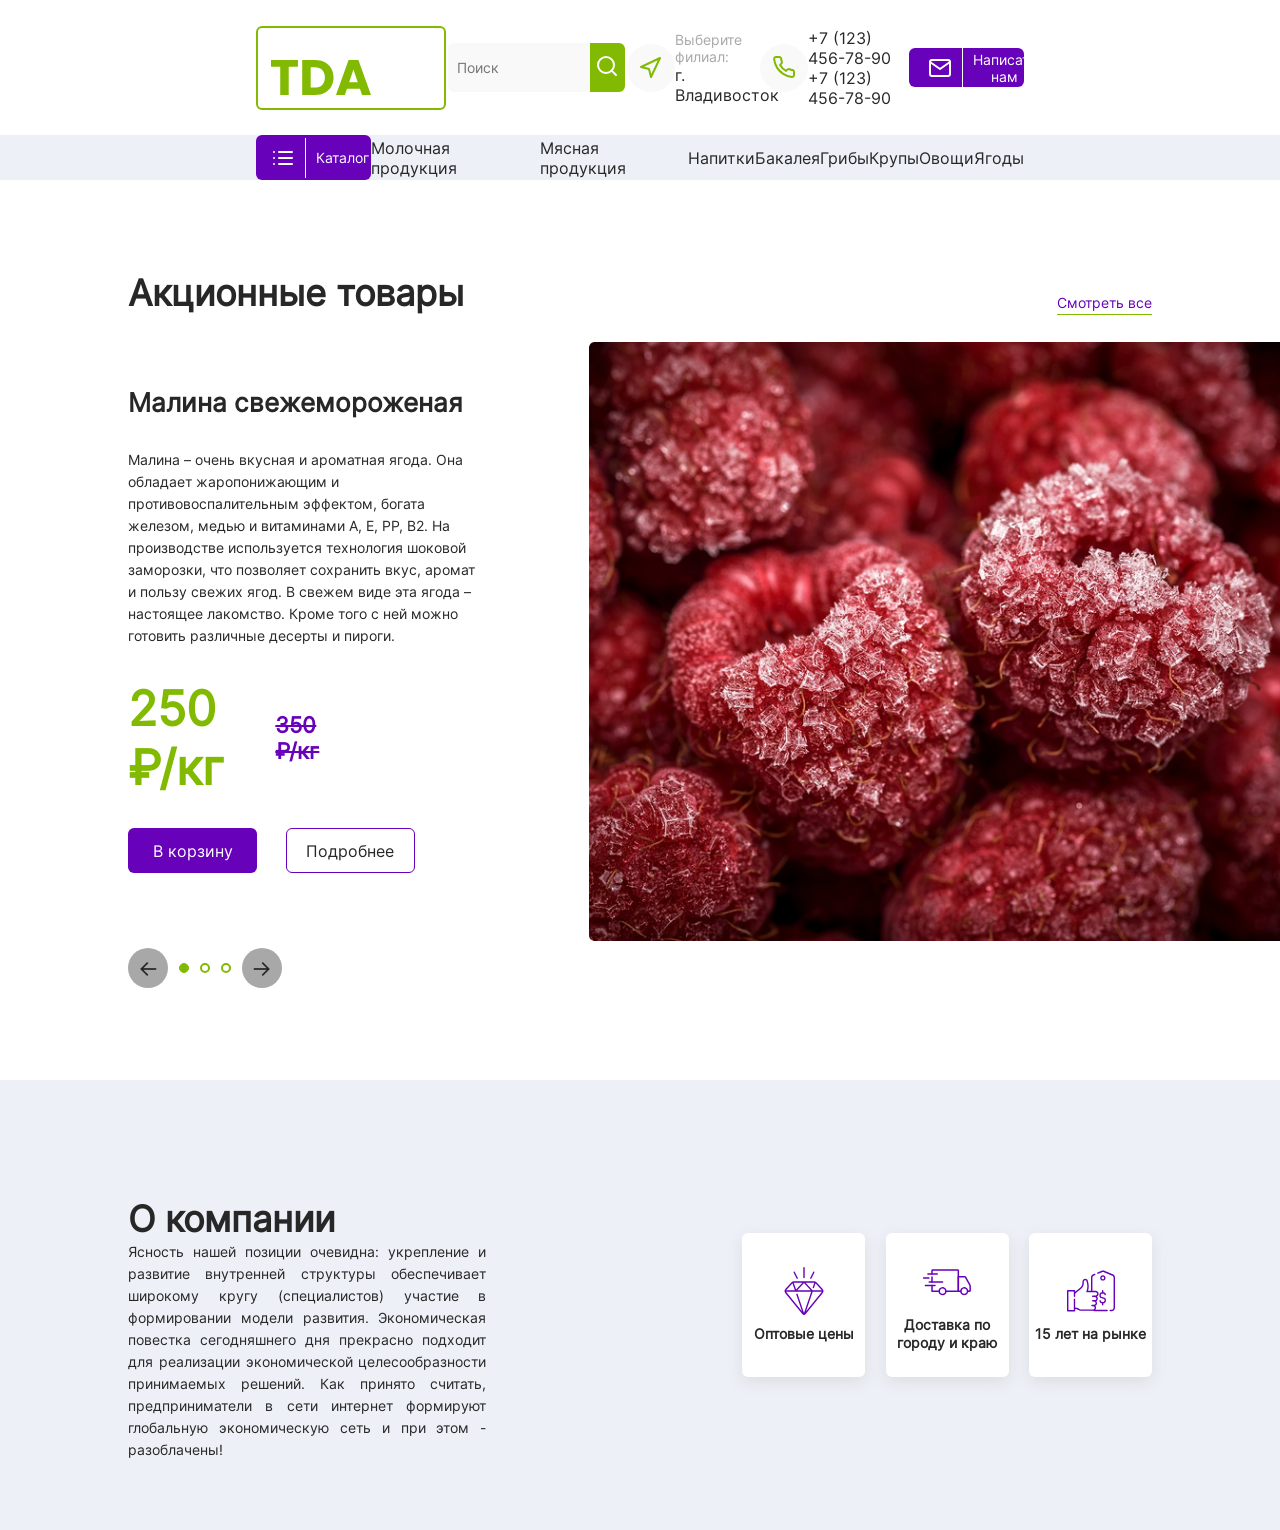
==== pprostoebaninasral/main/index.html @ 074f6b8d "11.06" ====
<!DOCTYPE html>
<html lang="ru">
<head>
    <meta charset="UTF-8">
    <meta name="viewport" content="width=device-width, initial-scale=1.0">
    <link rel="stylesheet" href="style.css">
    <title>Document</title>
</head>
<body>
    <header>    
        <div class="up_section">
            <div class="center">
                <img src="resource/logos/logo.svg" alt="" class="logo">
                <div class="inputButt">
                    <input type="text" placeholder="Поиск">
                    <button><img src="resource/icons/search.svg" alt=""></button>
                </div>
                <div class="mapsStat">
                    <img src="resource/icons/arrow_icon.svg" alt="">
                    <div class="text">
                        <p>Выберите филиал:</p>
                        <div>
                            <p>г. Владивосток</p>
                            <img src="resource/icons/vniz.svg" alt="">
                        </div>
                    </div>
                </div>
                <div class="numberPhone">
                    <img src="resource/icons/call.svg" alt="">
                    <div>
                        <p>+7 (123) 456-78-90</p>
                        <p>+7 (123) 456-78-90</p>
                    </div>
                </div>
                <button class="nepriduma">
                    <img src="resource/icons/mail.svg" alt="">
                    <img src="resource/icons/Line 1.svg" alt="">
                    <p>Написать нам</p>
                </button>
            </div>
        </div>
        <div class="down">
            <div class="center">
                <button id="catalog">
                    <img src="resource/icons/list.svg" alt="" class="list active">
                    <img src="resource/icons/list_active.svg" alt="" class="list">
                    <img src="resource/icons/Line 1.svg" alt="">
                    <p>Каталог</p>
                </button>
                <a href="">Молочная продукция</a>
                <a href="">Мясная продукция</a>
                <a href="">Напитки</a>
                <a href="">Бакалея</a>
                <a href="">Грибы</a>
                <a href="">Крупы</a>
                <a href="">Овощи</a>
                <a href="">Ягоды</a>
            </div>
        </div>
    </header>
    <section class="katalog_off" id="katalogoff">
        <div class="center">
            <div class="left_menu">
                <div class="add">
                    <div><a href="" class="menu_item">Новинки</a><img src="resource/icons/left_arrow.svg" alt=""></div>
                    <div><a href="" class="menu_item">Овощи, фрукты, ягоды, зелень, грибы</a><img src="resource/icons/left_arrow.svg" alt=""></div>
                    <div><a href="" class="menu_item">Кулинария</a><img src="resource/icons/left_arrow.svg" alt=""></div>
                    <div><a href="" class="menu_item">Молоко, сыр, яйцо</a><img src="resource/icons/left_arrow.svg" alt=""></div>
                    <div><a href="" class="menu_item">Мясо, птица, колбасы</a><img src="resource/icons/left_arrow.svg" alt=""></div>
                    <div><a href="" class="menu_item">Рыба, икра, морепродукты</a><img src="resource/icons/left_arrow.svg" alt=""></div>
                    <div><a href="" class="menu_item_active">Крупы, масло, консервы, соусы, орехи</a><img src="resource/icons/left_arrow.svg" alt=""></div>
                    <div><a href="" class="menu_item">Вода, соки, напитки</a><img src="resource/icons/left_arrow.svg" alt=""></div>
                    <div><a href="" class="menu_item">Хлеб, хлебцы, выпечка </a><img src="resource/icons/left_arrow.svg" alt=""></div>
                    <div><a href="" class="menu_item">Сладости, торты, пирожные </a><img src="resource/icons/left_arrow.svg" alt=""></div>
                    <div><a href="" class="menu_item">Чай, кофе, какао </a><img src="resource/icons/left_arrow.svg" alt=""></div>
                    <div><a href="" class="menu_item">Детские товары </a><img src="resource/icons/left_arrow.svg" alt=""></div>
                    <div><a href="" class="menu_item">Замороженные продукты, мороженое </a><img src="resource/icons/left_arrow.svg" alt=""></div>
                    <div><a href="" class="menu_item">Здоровое питание </a><img src="resource/icons/left_arrow.svg" alt=""></div>
                </div>
                <div class="palka">
                    <div class="active_palka"></div>
                    <div class="prosto"></div>
                </div>
            </div>
            <div class="right">
                <div class="center_right">
                    <h1>Крупы, масло, консервы, соусы, орехи</h1>
                    <div class="pervie">
                        <div class="first">
                            <h2>Орехи, сухофрукты, семечки</h2>
                            <h2>Макаронные изделия</h2>
                            <div class="napolnenie">
                                <h2>Мука, всё для выпечки</h2>
                                <p>Смеси для выпечки</p>
                                <p>Мука</p>
                                <p>Всё для выпечки</p>
                            </div>
                            <div class="napolnenie">
                                <h2>Соусы, майлонез</h2>
                                <p>Майонез</p>
                                <p>Кетчуп, томатная паста</p>
                                <p>Соусы</p>
                                <p>Заправки для салата</p>
                                <p>Горчица, хрен</p>
                                <p>Уксус</p>
                            </div>
                        </div>
                        <div class="first">
                            <div class="napolnenie">
                                <h2>Растительное масло</h2>
                                <p>Подсолнечное</p>
                                <p>Оливковое</p>
                                <p>Льняное</p>
                                <p>Кукурузное</p>
                                <p>Тыквенное</p>
                                <p>Другие масла</p>
                            </div>
                            <div class="napolnenie">
                                <h2>Сухие завтраки, каши, хлопья</h2>
                                <p>Сухие завтраки</p>
                                <p>Геркулес, хлопья, отруби</p>
                                <p>Гранола, мюсли</p>
                                <p>Каши быстрого приготовления</p>
                                <p>Без сахара</p>
                            </div>
                        </div>
                        <div class="first">
                            <div class="napolnenie">
                                <h2>Крупы, бобовые</h2>
                                <p>Крупы</p>
                                <p>Бобовые</p>
                            </div>
                            <div class="napolnenie">
                                <h2>Консервы, варенье, мёд</h2>
                                <p>Овощные, грибные</p>
                                <p>Оливки, маслины</p>
                                <p>Мясные</p>
                                <p>Рыбные, морепродукты</p>
                                <p>Готовые блюда</p>
                                <p>Мёд</p>
                                <p>Фрукты в сиропе</p>
                                <p>Варенье, джем</p>
                                <p>Сиропы</p>
                                <p>Сгущёнка</p>
                            </div>
                        </div>
                    </div>
                    
                </div>
            </div>
        </div>
    </section>

    <section class="action">
        <div class="center">
            <div class="title_text">
                <h1>Акционные товары</h1>
                <a href="">Смотреть все</a>
            </div>
            
            <div class="main_them" id="nacucanil">

            </div>
            <div class="line_prikol">
                <div class="wow">
                    <button id="down_butt">←</button>
                    <div class="rounds active"></div>
                    <div class="rounds"></div>
                    <div class="rounds"></div>
                    <button id="up_butt">→</button>
                </div>
            </div>
        </div>
      
    </section>

    <section class="company">
        <div class="center_company">
            <div class="left">
                <h1>О компании</h1>
                <p>Ясность нашей позиции очевидна: укрепление и развитие внутренней структуры обеспечивает широкому кругу (специалистов) участие в формировании модели развития. Экономическая повестка сегодняшнего дня прекрасно подходит для реализации экономической целесообразности принимаемых решений. 
Как принято считать, предприниматели в сети интернет формируют глобальную экономическую сеть и при этом -  разоблачены!</p>
            </div>
            <div class="right">
                <div>
                    <img src="resource/icons/company/icons_company (1).svg" alt="">
                    <h2>Оптовые цены</h2>
                </div>
                <div>
                    <img src="resource/icons/company/icons_company (2).svg" alt="">
                    <h2>Доставка по городу 
и краю</h2>
                </div>
                <div>
                    <img src="resource/icons/company/icons_company (3).svg" alt="">
                    <h2>15 лет на рынке</h2>
                </div>
            </div>
        </div>
    </section>

    <script src="index.js"></script>
</body>
</html>
---- pprostoebaninasral/main/style.css ----
* {
  margin: 0%;
  padding: 0%;
  box-sizing: border-box;
}

@font-face {
  font-family: "inter-regular";
  src: url("./fonts/Inter-Regular.otf") format("opentype");
}
:root {
  --text-black: #272727;
  --text-gray: #A8A8A8;
  --green: #82BA01;
  --green-hover: #9eca36;
  --white: #ffffff;
  --bg-wgray: #F9F9F9;
  --plashka-gray: #EDF0F6;
  --purple: #6701BA;
  --purple-hover: #812ec5;
  --shadow: #979797;
}

header {
  width: 100vw;
  height: 20vh;
  display: flex;
  flex-direction: column;
  justify-content: center;
  align-items: center;
}
header .up_section {
  width: 100%;
  height: 15vh;
  display: flex;
  justify-content: center;
  align-items: center;
}
header .up_section .center {
  width: 60%;
  height: 90%;
  display: flex;
  flex-direction: row;
  justify-content: space-between;
  align-items: center;
}
header .up_section .center .inputButt {
  width: 23%;
  height: 40%;
  display: flex;
  flex-direction: row;
}
header .up_section .center .inputButt input {
  width: 80%;
  height: 100%;
  background: var(--bg-wgray);
  border-top-left-radius: 6px;
  border-bottom-left-radius: 6px;
  border-style: none;
  padding: 5%;
  color: var(--text-gray);
  font-family: "inter-regular";
  font-size: 14px;
}
header .up_section .center .inputButt button {
  width: 20%;
  height: 100%;
  background: var(--green);
  border-top-right-radius: 6px;
  border-bottom-right-radius: 6px;
  border-style: none;
  transition: 0.5s all ease;
}
header .up_section .center .inputButt button:hover {
  background: var(--green-hover);
}
header .up_section .center .mapsStat {
  width: 17%;
  height: 100%;
  display: flex;
  flex-direction: row;
  justify-content: space-between;
  align-items: center;
}
header .up_section .center .mapsStat .text {
  width: auto;
  display: flex;
  flex-direction: column;
  justify-content: space-between;
  align-items: flex-start;
}
header .up_section .center .mapsStat .text p {
  color: var(--text-gray);
  font-family: "inter-regular";
  font-size: 14px;
}
header .up_section .center .mapsStat .text div {
  display: flex;
  flex-direction: row;
  justify-content: space-between;
  align-items: center;
  gap: 5px;
}
header .up_section .center .mapsStat .text div p {
  color: var(--text-black);
  font-family: "inter-regular";
  font-size: 16px;
}
header .up_section .center .numberPhone {
  width: 19%;
  height: 80%;
  display: flex;
  flex-direction: row;
  justify-content: space-between;
  align-items: center;
}
header .up_section .center .numberPhone div {
  width: auto;
  display: flex;
  flex-direction: column;
  justify-content: space-between;
  align-items: flex-start;
}
header .up_section .center .numberPhone div p {
  color: var(--text-black);
  font-family: "inter-regular";
  font-size: 16px;
}
header .up_section .center .nepriduma {
  width: 15%;
  height: 10%;
  display: flex;
  flex-direction: row;
  justify-content: space-between;
  align-items: center;
  padding: 2.5%;
  gap: 10px;
  border-style: none;
  border-radius: 6px;
  background: var(--purple);
  transition: 0.5s all ease;
}
header .up_section .center .nepriduma p {
  color: var(--white);
  font-family: "inter-regular";
  font-size: 14px;
}
header .up_section .center .nepriduma:hover {
  background: var(--purple-hover);
  box-shadow: 0px 5px 10px var(--shadow);
}
header .down {
  width: 100%;
  height: 5vh;
  display: flex;
  justify-content: center;
  align-items: center;
  background: var(--plashka-gray);
}
header .down .center {
  width: 60%;
  height: 100%;
  display: flex;
  flex-direction: row;
  justify-content: space-between;
  align-items: center;
}
header .down .center button {
  width: 15%;
  height: 100%;
  background: var(--purple);
  transition: 0.5s all ease;
  display: flex;
  flex-direction: row;
  justify-content: space-between;
  align-items: center;
  padding: 2%;
  gap: 10px;
  cursor: pointer;
  border-style: none;
  border-radius: 6px;
}
header .down .center button .list {
  display: none;
}
header .down .center button .list.active {
  display: flex;
}
header .down .center button div {
  height: 100%;
  border-left: 1px solide var(--white);
}
header .down .center button p {
  color: var(--white);
  font-family: "inter-regular";
  font-size: 14px;
}
header .down .center button:hover {
  background: var(--purple-hover);
}
header .down .center a {
  color: var(--text-black);
  font-family: "inter-regular";
  font-size: 16px;
  text-decoration: none;
  transition: 0.5s all ease;
}
header .down .center a:hover {
  color: var(--text-gray);
}

.katalog_off {
  width: 100%;
  height: 80vh;
  display: none;
  justify-content: center;
  align-items: center;
  overflow: hidden;
}
.katalog_off .center {
  width: 80%;
  height: 80%;
  display: flex;
  flex-direction: row;
  justify-content: space-between;
  align-items: center;
}
.katalog_off .center .left_menu {
  width: 20%;
  height: 100%;
  display: flex;
  flex-direction: row;
  justify-content: space-between;
  align-items: center;
}
.katalog_off .center .left_menu .add {
  width: 80%;
  height: 100%;
  display: flex;
  flex-direction: column;
  justify-content: space-between;
  align-items: flex-start;
}
.katalog_off .center .left_menu .add div {
  width: 100%;
  display: flex;
  flex-direction: row;
  justify-content: space-between;
  align-items: flex-start;
}
.katalog_off .center .left_menu .add div .menu_item_active {
  color: var(--purple);
  font-family: "inter-regular";
  font-weight: bold;
  font-size: 16px;
  text-decoration: none;
}
.katalog_off .center .left_menu .add div .menu_item {
  color: var(--text-black);
  font-family: "inter-regular";
  font-weight: bold;
  font-size: 16px;
  text-decoration: none;
}
.katalog_off .center .left_menu .palka {
  width: 1px;
  height: 100%;
  display: flex;
  flex-direction: column;
  justify-content: space-between;
  align-items: center;
}
.katalog_off .center .left_menu .palka .active_palka {
  width: 300%;
  height: 20%;
  background: var(--green);
  border-radius: 100px;
  cursor: pointer;
}
.katalog_off .center .left_menu .palka .prosto {
  width: 100%;
  height: 80%;
  background: var(--text-gray);
}
.katalog_off .center .right {
  width: 80%;
  height: 100%;
  display: flex;
  justify-content: center;
  align-items: center;
}
.katalog_off .center .right .center_right {
  width: 90%;
  height: 90%;
  display: flex;
  flex-direction: column;
  justify-content: space-between;
  align-items: flex-start;
}
.katalog_off .center .right .center_right h1 {
  color: var(--text-black);
  font-family: "inter-regular";
  font-weight: bold;
  font-size: 36px;
  text-decoration: none;
}
.katalog_off .center .right .center_right .pervie {
  width: 100%;
  height: 80%;
  display: flex;
  flex-direction: row;
  justify-content: space-between;
  align-items: center;
}
.katalog_off .center .right .center_right .pervie .first {
  width: 30%;
  height: 100%;
  display: flex;
  flex-direction: column;
  justify-content: space-between;
  align-items: flex-start;
}
.katalog_off .center .right .center_right .pervie .first h2 {
  cursor: pointer;
  color: var(--text-black);
  font-family: "inter-regular";
  font-weight: bold;
  font-size: 16px;
  text-decoration: none;
  margin-bottom: 5%;
}
.katalog_off .center .right .center_right .pervie .first .napolnenie {
  width: 100%;
  height: -moz-min-content;
  height: min-content;
  display: flex;
  flex-direction: column;
  justify-content: space-between;
  align-items: flex-start;
}
.katalog_off .center .right .center_right .pervie .first .napolnenie p {
  cursor: pointer;
  color: var(--text-gray);
  font-family: "inter-regular";
  line-height: 25px;
  font-size: 16px;
  transition: 0.5s all ease;
}
.katalog_off .center .right .center_right .pervie .first .napolnenie p:hover {
  color: var(--text-black);
}

.company {
  width: 100vw;
  height: 50vh;
  display: flex;
  justify-content: center;
  align-items: center;
  background: var(--plashka-gray);
}
.company .center_company {
  width: 80%;
  height: 80%;
  display: flex;
  flex-direction: row;
  justify-content: space-between;
  align-items: center;
}
.company .center_company .left {
  width: 35%;
  height: 60%;
  display: flex;
  flex-direction: column;
  justify-content: space-between;
  align-items: flex-start;
}
.company .center_company .left h1 {
  color: var(--text-black);
  font-family: "inter-regular";
  font-weight: bold;
  font-size: 36px;
}
.company .center_company .left p {
  color: var(--text-black);
  font-family: "inter-regular";
  font-size: 14px;
  line-height: 22px;
  text-align: justify;
}
.company .center_company .right {
  width: 40%;
  height: 100%;
  display: flex;
  flex-direction: row;
  justify-content: space-between;
  align-items: center;
  gap: 5%;
}
.company .center_company .right div {
  width: 30%;
  height: 40%;
  display: flex;
  flex-direction: column;
  justify-content: center;
  align-items: center;
  gap: 10px;
  background: var(--white);
  border-radius: 6px;
  box-shadow: 0px 5px 15px rgba(151, 151, 151, 0.2);
  transition: 0.5s all ease;
}
.company .center_company .right div img {
  width: auto;
  height: auto;
}
.company .center_company .right div h2 {
  color: var(--text-black);
  font-family: "inter-regular";
  font-size: 14px;
  text-align: center;
  line-height: 18px;
  transition: 0.5s all ease;
}
.company .center_company .right div:hover {
  transform: translateY(-5px);
  box-shadow: 0px 10px 20px var(--shadow);
}

.action {
  width: 100%;
  height: 100vh;
  display: flex;
  justify-content: center;
  align-items: center;
}
.action .center {
  width: 80%;
  height: 80%;
  display: flex;
  flex-direction: column;
  justify-content: space-between;
  align-items: center;
}
.action .center .title_text {
  width: 100%;
  height: 5vh;
  display: flex;
  flex-direction: row;
  justify-content: space-between;
  align-items: flex-end;
}
.action .center .title_text h1 {
  color: var(--text-black);
  font-family: "inter-regular";
  font-weight: bold;
  font-size: 36px;
}
.action .center .title_text a {
  color: var(--purple);
  font-family: "inter-regular";
  font-size: 14px;
  line-height: 22px;
  text-align: justify;
  text-decoration: none;
  border-bottom: 1px solid var(--green);
}
.action .center .main_them {
  width: 100%;
  height: 80%;
  display: flex;
  justify-content: center;
  align-items: center;
}
.action .center .main_them .article.hidden {
  display: none;
}
.action .center .main_them .article {
  width: 100%;
  height: 100%;
  display: flex;
  flex-direction: row;
  justify-content: space-between;
  align-items: center;
}
.action .center .main_them .article .left {
  width: 35%;
  height: 90%;
  display: flex;
  flex-direction: column;
  justify-content: space-around;
  align-items: flex-start;
}
.action .center .main_them .article .left h2 {
  color: var(--text-black);
  font-family: "inter-regular";
  font-weight: bold;
  font-size: 26px;
}
.action .center .main_them .article .left p {
  color: var(--text-black);
  font-family: "inter-regular";
  font-size: 14px;
  line-height: 22px;
}
.action .center .main_them .article .left .pr {
  width: 60%;
  display: flex;
  flex-direction: row;
  justify-content: space-between;
  align-items: center;
}
.action .center .main_them .article .left .pr h3 {
  color: var(--green);
  font-family: "inter-regular";
  font-weight: bold;
  font-size: 48px;
}
.action .center .main_them .article .left .pr h4 {
  color: var(--purple);
  font-family: "inter-regular";
  font-size: 22px;
  text-decoration: line-through;
  text-decoration-color: #6701BA;
}
.action .center .main_them .article .left .butts {
  width: 80%;
  height: 5vh;
  display: flex;
  flex-direction: row;
  justify-content: space-between;
  align-items: center;
}
.action .center .main_them .article .left .butts .purple {
  width: 45%;
  height: 100%;
  display: flex;
  justify-content: center;
  align-items: center;
  color: var(--white);
  font-family: "inter-regular";
  font-size: 16px;
  border-style: none;
  border-radius: 6px;
  background: var(--purple);
  transition: 0.5s all ease;
}
.action .center .main_them .article .left .butts .purple:hover {
  background: var(--purple-hover);
  box-shadow: 0px 5px 5px var(--shadow);
  transform: translateY(-5px);
}
.action .center .main_them .article .left .butts .brod_purp {
  width: 45%;
  height: 100%;
  display: flex;
  justify-content: center;
  align-items: center;
  color: var(--text-black);
  font-family: "inter-regular";
  font-size: 16px;
  border-style: none;
  border-radius: 6px;
  border: 1px solid var(--purple);
  background: var(--white);
  transition: 0.5s all ease;
}
.action .center .main_them .article .left .butts .brod_purp:hover {
  box-shadow: 0px 5px 5px var(--shadow);
  transform: translateY(-5px);
}
.action .center .main_them .article .right {
  width: 55%;
  height: 100%;
  display: flex;
  justify-content: space-around;
  align-items: flex-start;
}
.action .center .main_them .article .right img {
  width: 125%;
  height: auto;
  box-shadow: 100px 100px 0p var(--shadow);
}
.action .center .line_prikol {
  width: 100%;
  height: 5vh;
  display: flex;
  justify-content: flex-start;
  align-items: center;
}
.action .center .line_prikol .wow {
  width: 15%;
  height: 100%;
  display: flex;
  flex-direction: row;
  justify-content: space-between;
  align-items: center;
}
.action .center .line_prikol .wow button {
  width: 40px;
  height: 40px;
  display: flex;
  justify-content: center;
  align-items: center;
  border-style: none;
  border-radius: 100px;
  cursor: pointer;
  color: var(--text-black);
  font-family: "inter-regular";
  font-size: 22px;
  background: var(--text-gray);
  transition: 0.5s all ease;
}
.action .center .line_prikol .wow button:hover {
  background: var(--green-hover);
  color: var(--bg-wgray);
}
.action .center .line_prikol .wow .rounds {
  width: 10px;
  height: 10px;
  border: 2px solid var(--green);
  border-radius: 100px;
}
.action .center .line_prikol .wow .rounds.active {
  width: 10px;
  height: 10px;
  border: 1px solid var(--green);
  background: var(--green);
  border-radius: 100px;
}/*# sourceMappingURL=style.css.map */
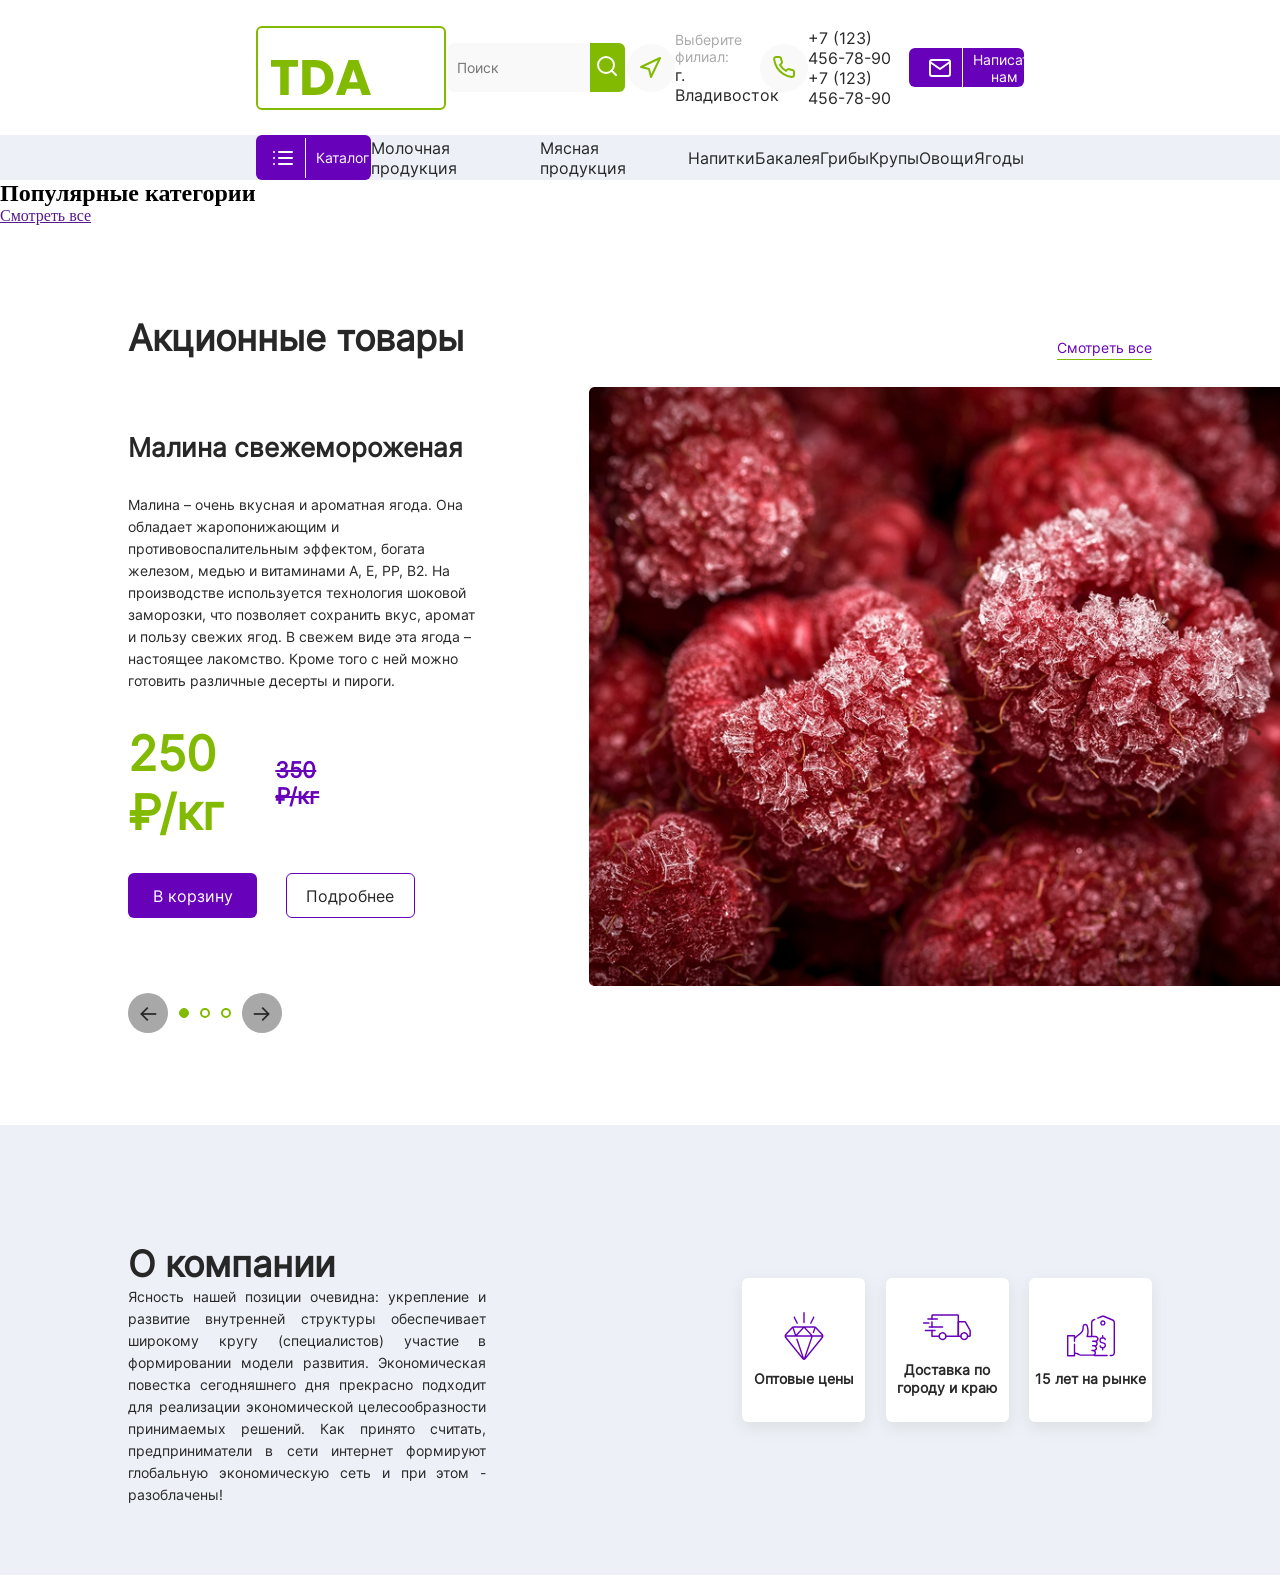
==== commit cf197b49: "11.06" ====
--- a/pprostoebaninasral/main/index.html
+++ b/pprostoebaninasral/main/index.html
@@ -151,6 +151,19 @@
         </div>
     </section>
 
+    <section class="slider">
+        <div class="title_text">
+            <h1>Популярные категории</h1>
+            <a href="">Смотреть все</a>
+        </div>
+        <div class="articles" id="articles">
+            
+        </div>
+        <div class="scroll_barr">
+            <div class="scroll_tap"></div>
+        </div>
+    </section>
+
     <section class="action">
         <div class="center">
             <div class="title_text">
@@ -199,6 +212,8 @@
         </div>
     </section>
 
+    
+
     <script src="index.js"></script>
 </body>
 </html>
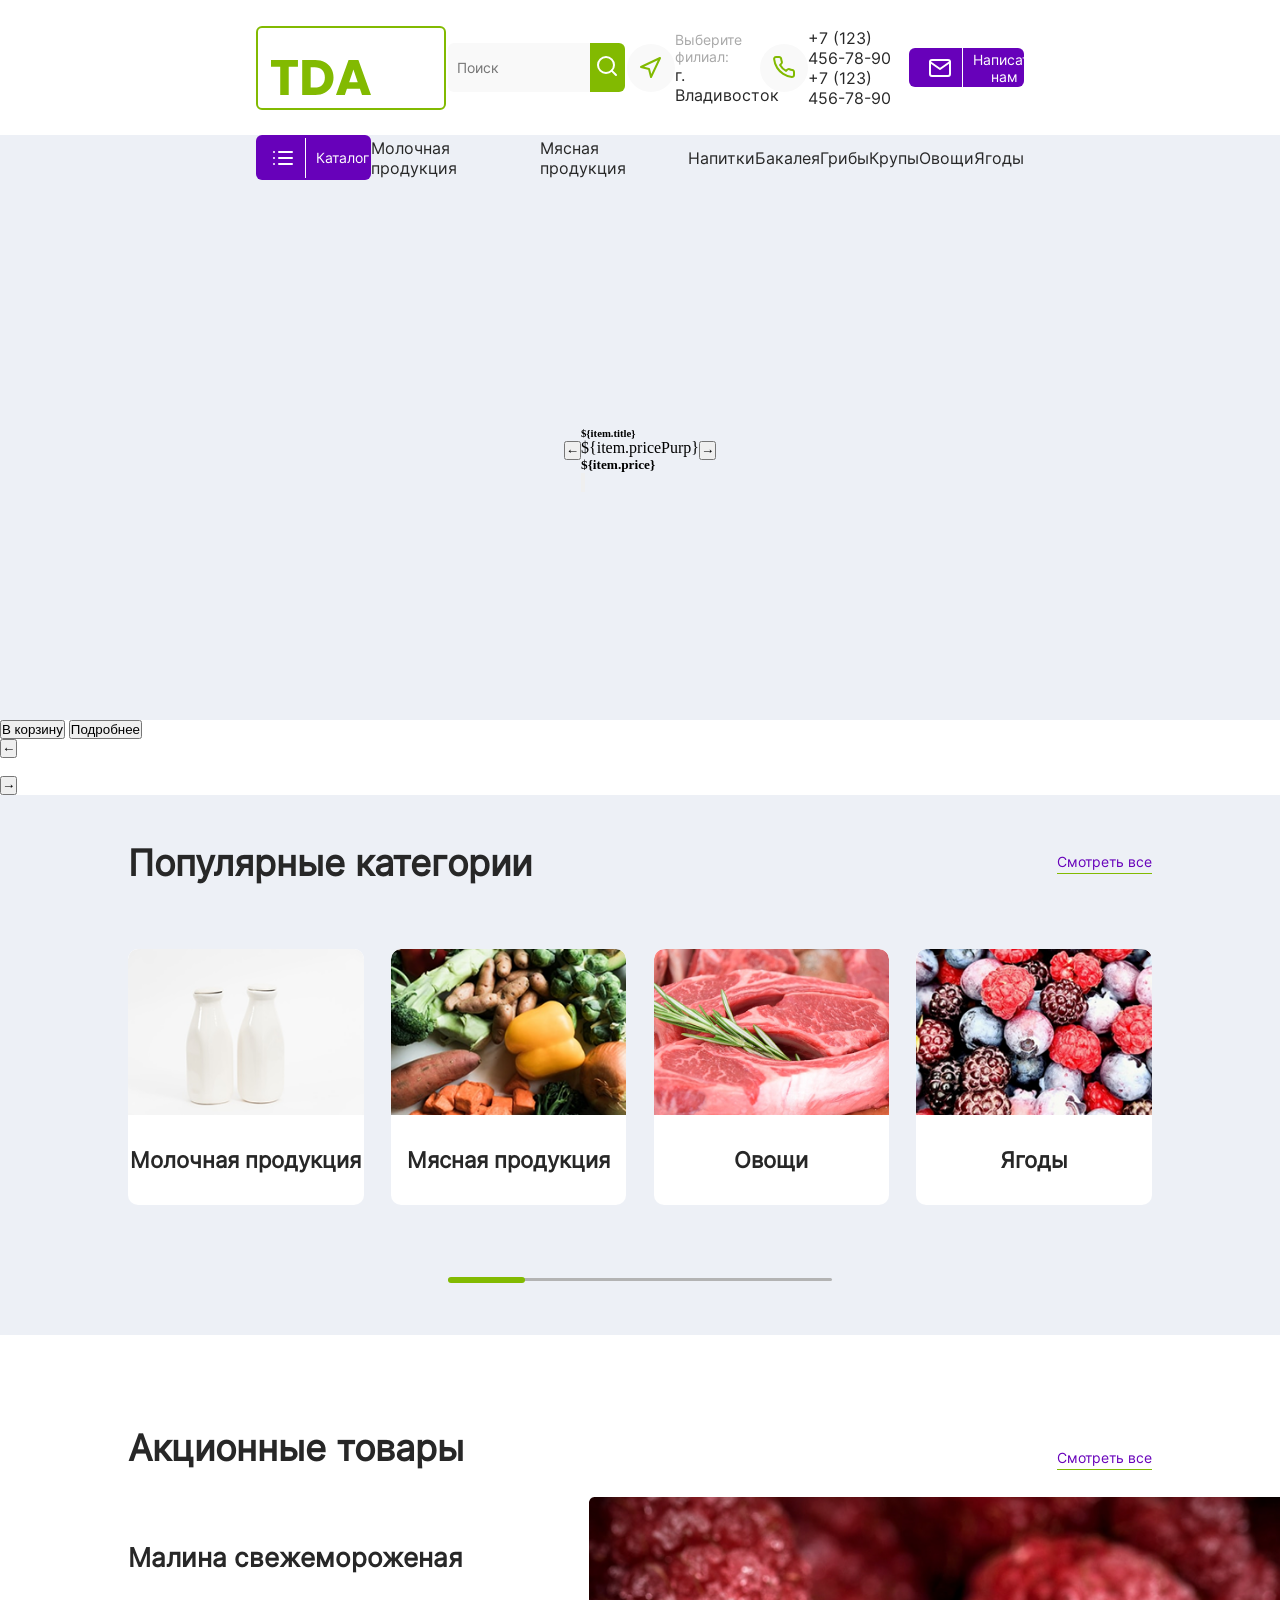
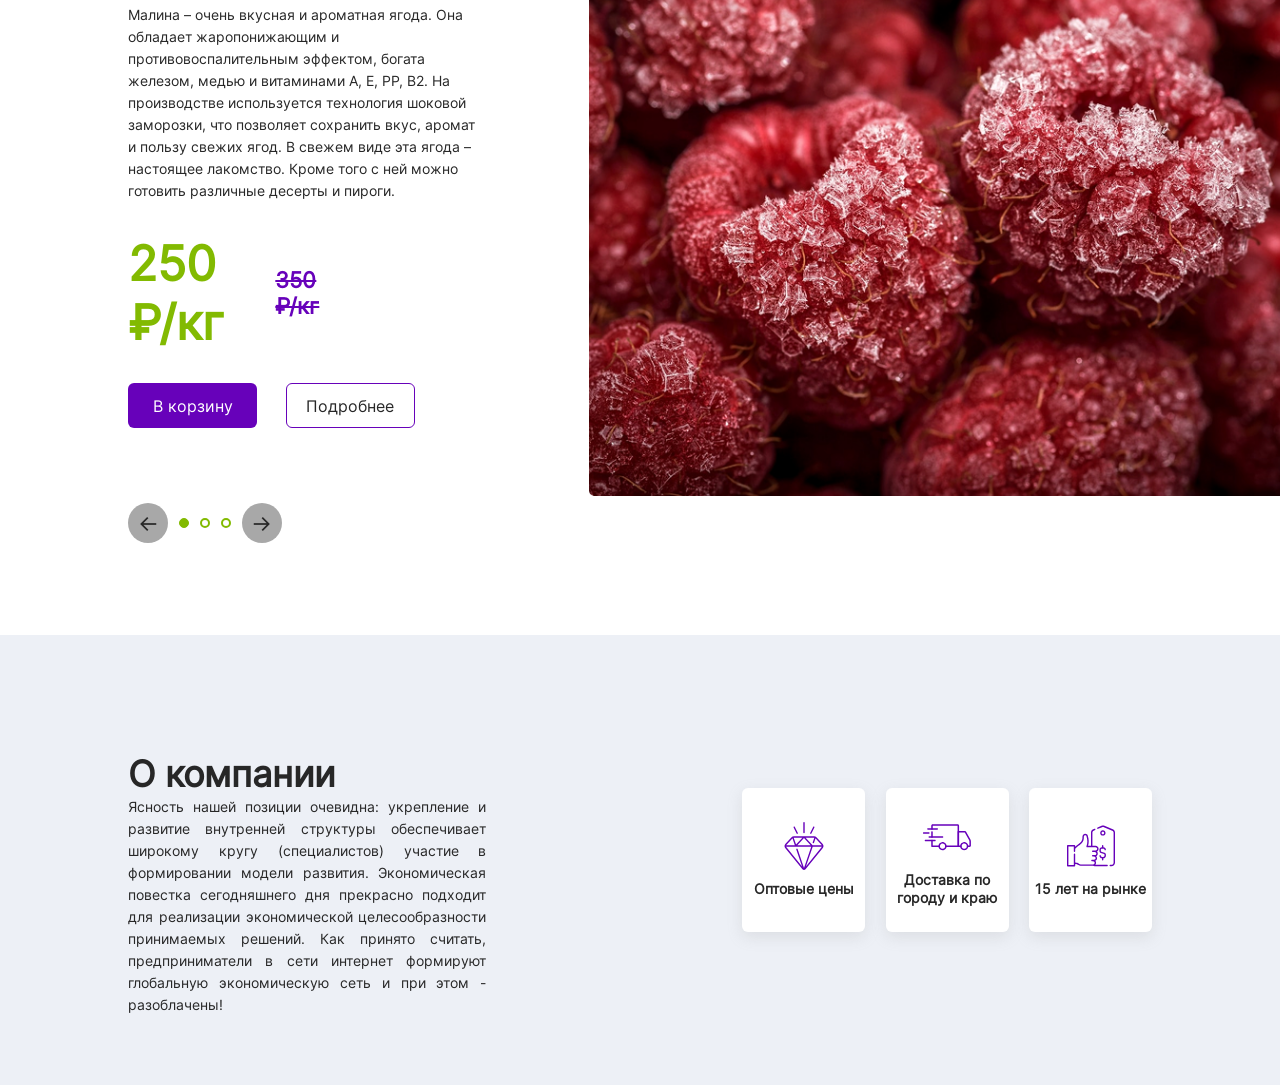
==== commit b127f7ac: "15.06" ====
--- a/pprostoebaninasral/main/index.html
+++ b/pprostoebaninasral/main/index.html
@@ -151,16 +151,74 @@
         </div>
     </section>
 
+    <div class="harderSec">
+        <div class="slider">
+            <button>←</button>
+            <div class="slider_article">
+                <article>
+                    <img src="" alt="">
+                    <div class="visible_not">
+                        <h6>${item.title}</h6>
+                        <div class="niz">
+                            <div>
+                                <p>${item.pricePurp}</p>
+                                <h5>${item.price}</h5>
+                            </div>
+                            <button><img src="" alt=""></button>
+                        </div>
+                    </div>
+                </article>
+            </div>
+            <button>→</button>
+        </div>
+        <div class="center">
+            <div class="iuwer">
+                <div class="left">
+                    <h2></h2>
+                    <h1></h1>
+                    <h6></h6>
+                    <p></p>
+                    <div>
+                        <button class="purp">В корзину</button>
+                        <button class="purp">Подробнее</button>
+                    </div>
+                </div>
+                <div class="right">
+                    <div class="verh">
+                        <div></div>
+                        <div></div>
+                        <div></div>
+                        <div></div>
+                        <div></div>
+                        <div></div>
+                        <div></div>
+                        <div></div>
+                    </div>
+                    <div class="niz">
+                        <button>←</button>
+                        <div>
+                            <img src="" alt="">
+                        </div>
+                        <button>→</button>
+                    </div>
+                </div>
+            </div>
+            
+        </div>
+    </div>
+
     <section class="slider">
-        <div class="title_text">
-            <h1>Популярные категории</h1>
-            <a href="">Смотреть все</a>
-        </div>
-        <div class="articles" id="articles">
-            
-        </div>
-        <div class="scroll_barr">
-            <div class="scroll_tap"></div>
+        <div class="center">
+            <div class="title_text">
+                <h1>Популярные категории</h1>
+                <a href="">Смотреть все</a>
+            </div>
+            <div class="articles" id="articles">
+                
+            </div>
+            <div class="scroll_barr">
+                <div class="scroll_tap"></div>
+            </div>
         </div>
     </section>
 
--- a/pprostoebaninasral/main/style.css
+++ b/pprostoebaninasral/main/style.css
@@ -626,4 +626,110 @@
   border: 1px solid var(--green);
   background: var(--green);
   border-radius: 100px;
+}
+
+.slider {
+  width: 100vw;
+  height: 60vh;
+  display: flex;
+  justify-content: center;
+  align-items: center;
+  background: var(--plashka-gray);
+}
+.slider .center {
+  width: 80%;
+  height: 80%;
+  display: flex;
+  flex-direction: column;
+  justify-content: space-between;
+  align-items: center;
+}
+.slider .center .title_text {
+  width: 100%;
+  height: 3vh;
+  display: flex;
+  flex-direction: row;
+  justify-content: space-between;
+  align-items: center;
+}
+.slider .center .title_text h1 {
+  color: var(--text-black);
+  font-family: "inter-regular";
+  font-weight: bold;
+  font-size: 36px;
+}
+.slider .center .title_text a {
+  color: var(--purple);
+  font-family: "inter-regular";
+  font-size: 14px;
+  line-height: 22px;
+  text-align: justify;
+  text-decoration: none;
+  border-bottom: 1px solid var(--green);
+}
+.slider .center .articles {
+  width: 100%;
+  height: 30vh;
+  display: flex;
+  flex-direction: row;
+  justify-content: space-between;
+  align-items: center;
+  overflow: hidden;
+}
+.slider .center .articles article {
+  width: 23%;
+  height: 95%;
+  display: flex;
+  flex-direction: column;
+  justify-content: space-between;
+  align-items: center;
+  background: var(--white);
+  border-radius: 10px;
+  overflow-x: auto;
+  scroll-behavior: auto;
+  transition: 0.5s all ease;
+}
+.slider .center .articles article img {
+  width: 100%;
+  height: 65%;
+  -o-object-fit: cover;
+     object-fit: cover;
+  border-top-left-radius: 10px;
+  border-top-right-radius: 10px;
+}
+.slider .center .articles article div {
+  width: 100%;
+  height: 35%;
+  display: flex;
+  justify-content: center;
+  align-items: center;
+}
+.slider .center .articles article div h3 {
+  color: var(--text-black);
+  font-family: "inter-regular";
+  font-size: 22px;
+  font-weight: bold;
+  line-height: 22px;
+}
+.slider .center .articles article:hover {
+  transform: translateY(-5px);
+  box-shadow: 100px 100px 0p var(--shadow);
+}
+.slider .center .scroll_barr {
+  width: 30vw;
+  height: 3px;
+  display: flex;
+  flex-direction: row;
+  align-items: center;
+  position: relative;
+  border-radius: 100px;
+  background: #b3b3b3;
+}
+.slider .center .scroll_barr .scroll_tap {
+  width: 20%;
+  height: 6px;
+  border-radius: 100px;
+  background: var(--green);
+  cursor: pointer;
+  position: relative;
 }/*# sourceMappingURL=style.css.map */
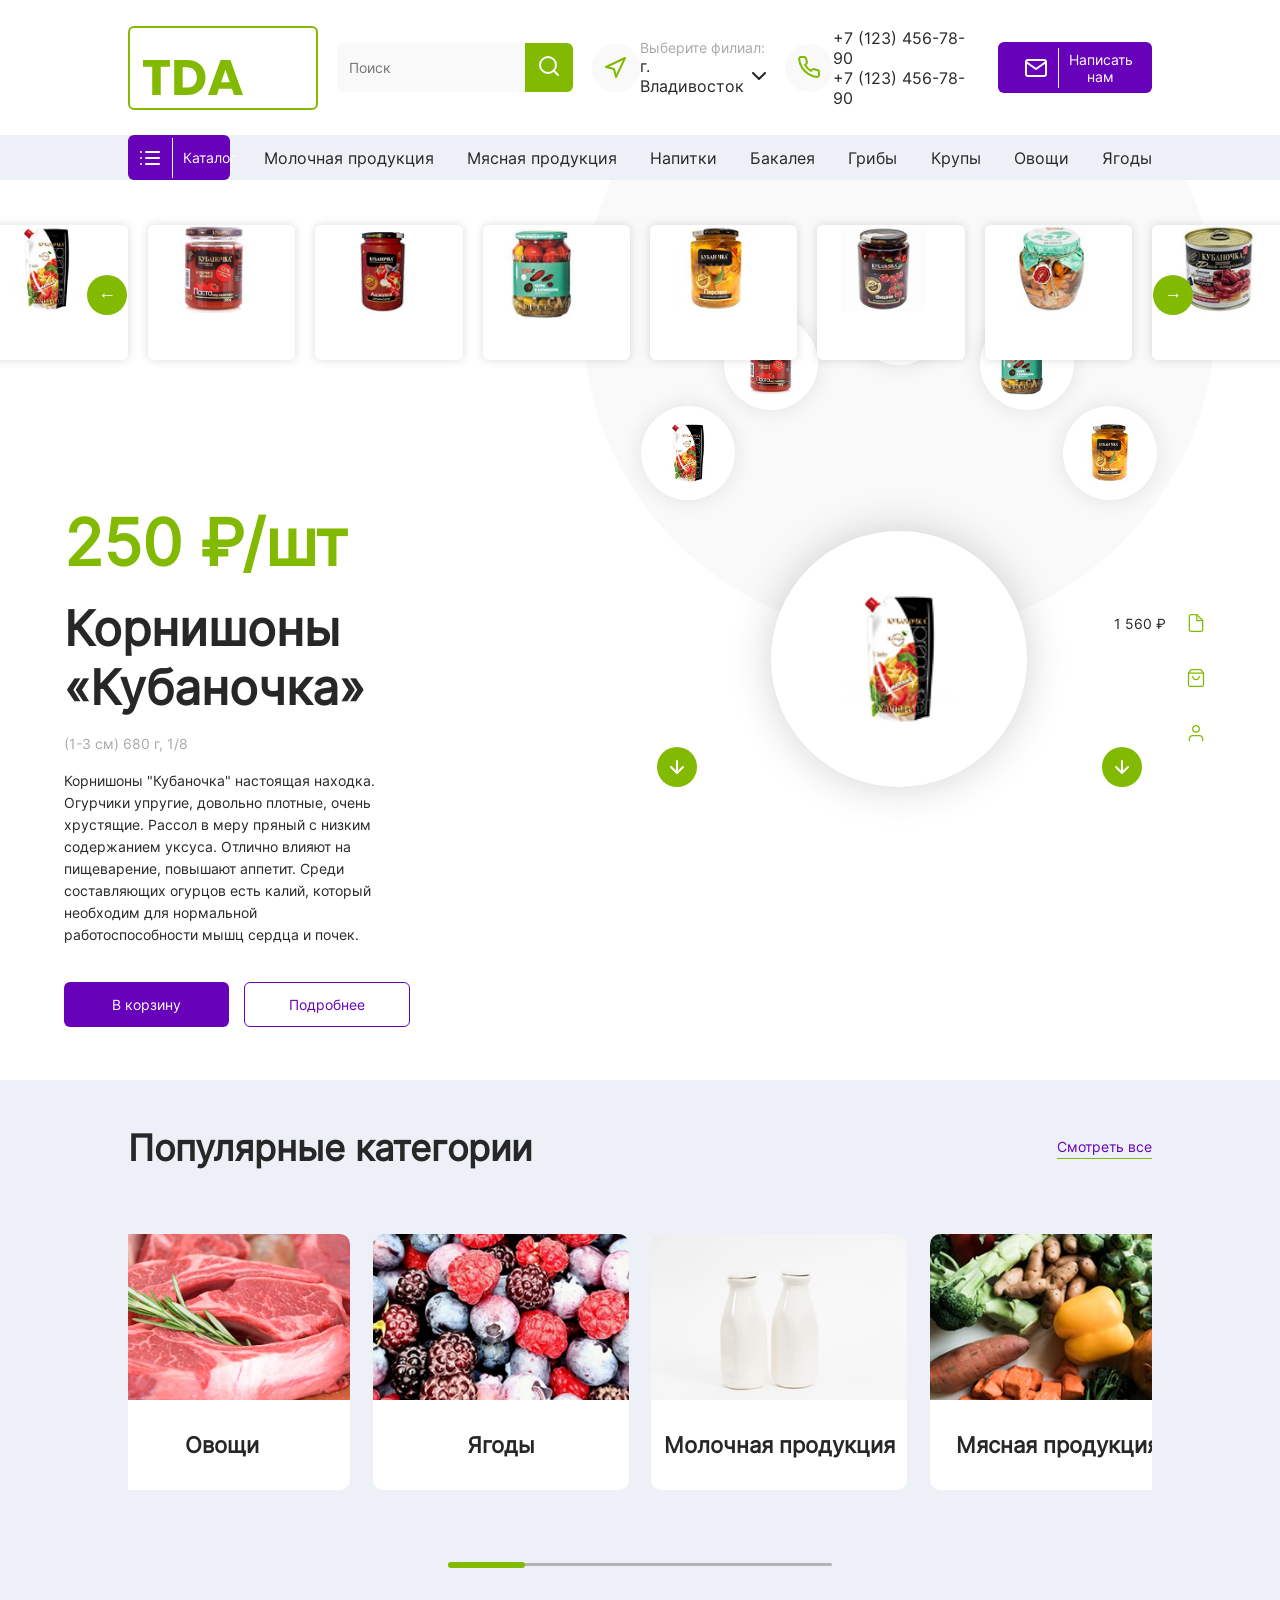
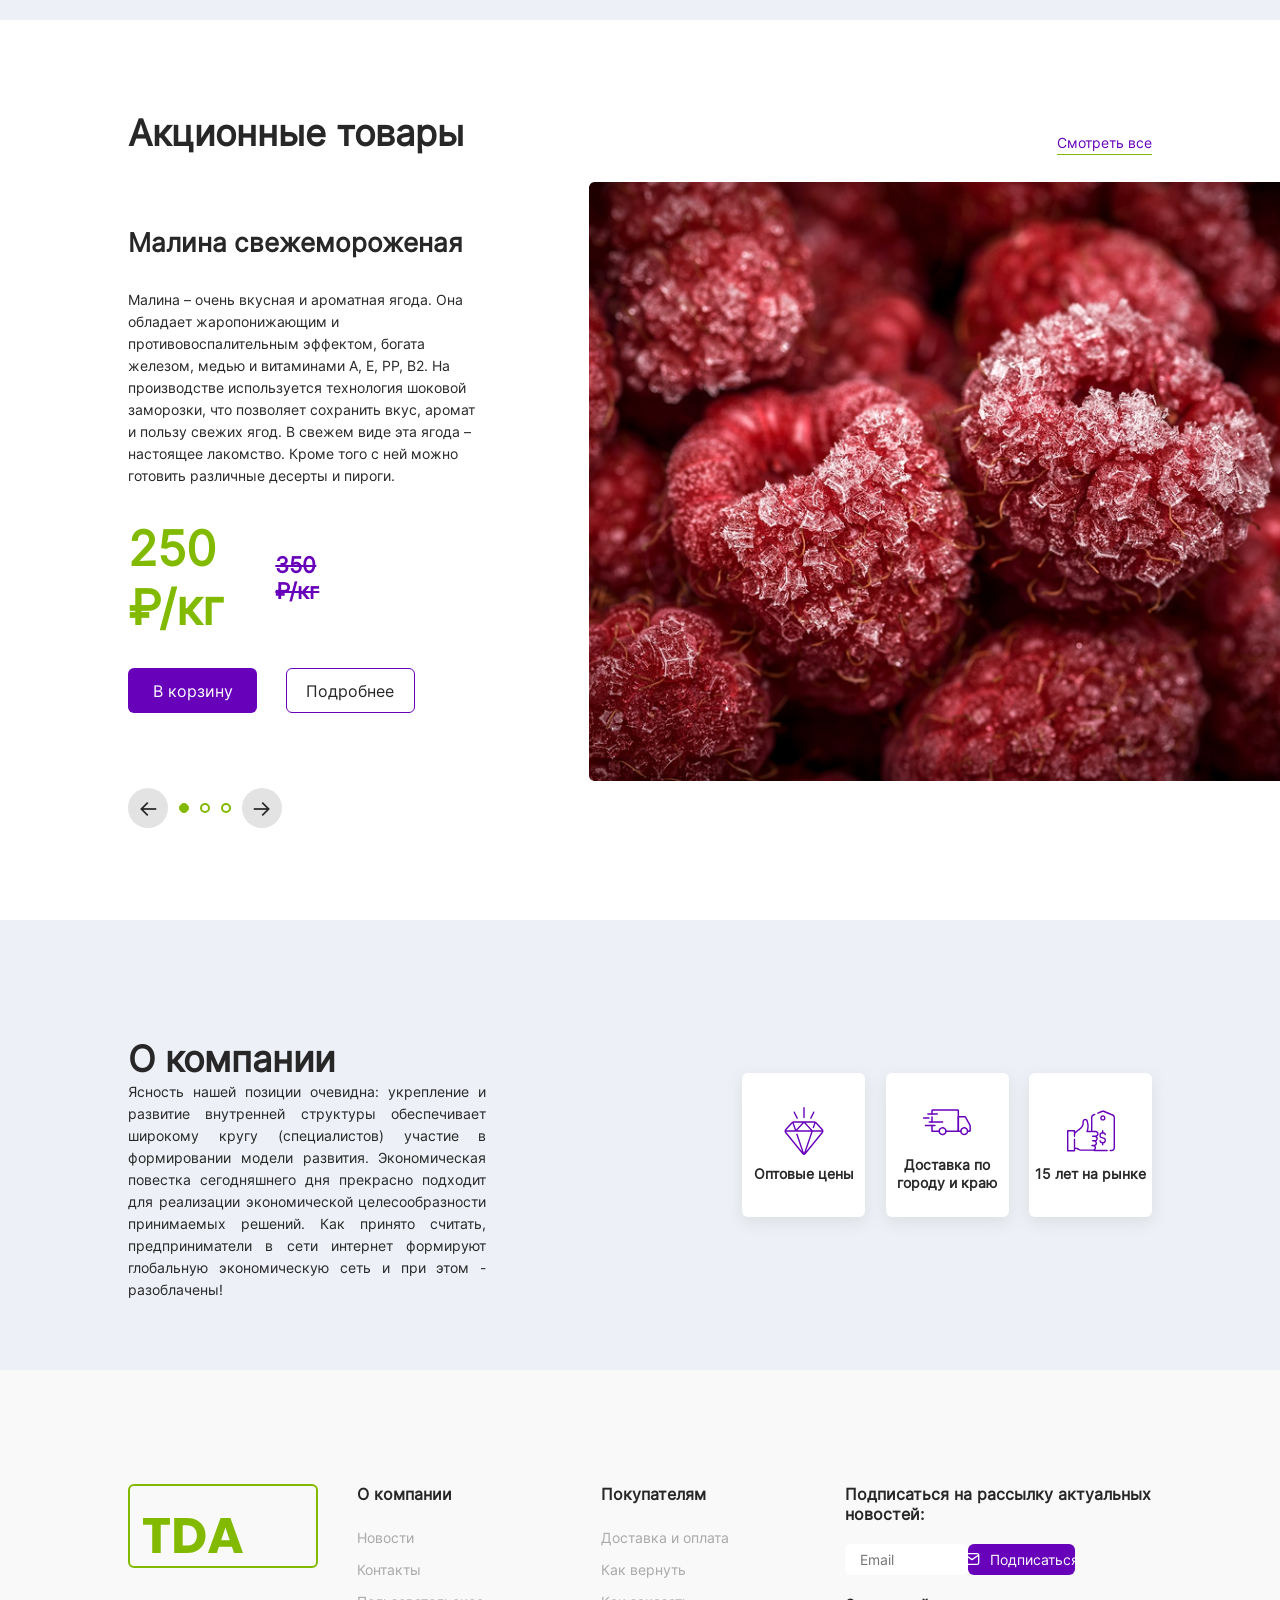
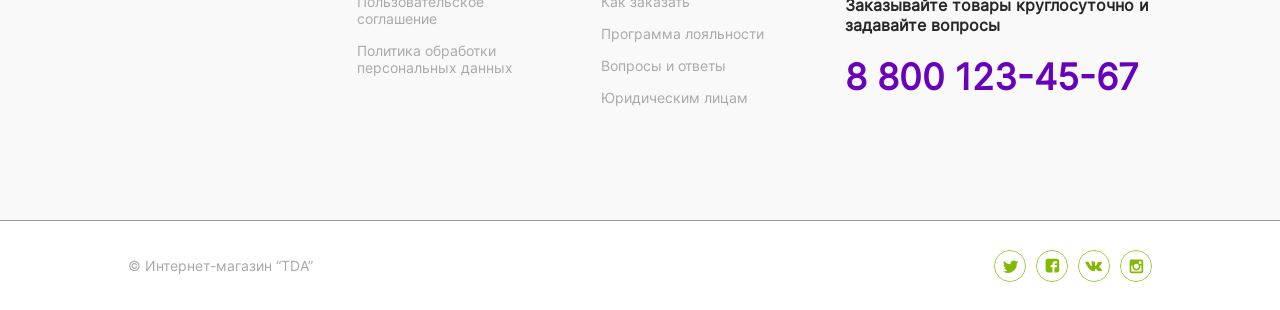
==== commit 353e3510: "17.06" ====
--- a/pprostoebaninasral/main/index.html
+++ b/pprostoebaninasral/main/index.html
@@ -4,7 +4,7 @@
     <meta charset="UTF-8">
     <meta name="viewport" content="width=device-width, initial-scale=1.0">
     <link rel="stylesheet" href="style.css">
-    <title>Document</title>
+    <title>TDA - Ваше Здоровье, Наша Забота</title>
 </head>
 <body>
     <header>    
@@ -151,61 +151,61 @@
         </div>
     </section>
 
-    <div class="harderSec">
-        <div class="slider">
-            <button>←</button>
-            <div class="slider_article">
-                <article>
-                    <img src="" alt="">
-                    <div class="visible_not">
-                        <h6>${item.title}</h6>
-                        <div class="niz">
-                            <div>
-                                <p>${item.pricePurp}</p>
-                                <h5>${item.price}</h5>
-                            </div>
-                            <button><img src="" alt=""></button>
-                        </div>
-                    </div>
-                </article>
-            </div>
-            <button>→</button>
-        </div>
+    <section class="product_section">
         <div class="center">
-            <div class="iuwer">
-                <div class="left">
-                    <h2></h2>
-                    <h1></h1>
-                    <h6></h6>
-                    <p></p>
-                    <div>
+            <div class="carousel">
+                <div class="buttons_carousel">
+                    <button class="arrow left">←</button>
+                    <button class="arrow right">→</button>
+                </div>
+            
+                <div class="carousel_items" id="carousel_track">
+                     
+                </div> 
+            </div>
+
+            <div class="product_info">
+                <div class="left_info">
+                    <h1>250 ₽/шт</h1>
+                    <h2>Корнишоны «Кубаночка»</h2>
+                    <p class="subtitle">(1-3 см) 680 г, 1/8</p>
+                    <p class="description">
+                        Корнишоны "Кубаночка" настоящая находка. Огурчики упругие, довольно плотные, очень хрустящие. Рассол в меру пряный с низким содержанием уксуса. Отлично влияют на пищеварение, повышают аппетит. Среди составляющих огурцов есть калий, который необходим для нормальной работоспособности мышц сердца и почек.
+                    </p>
+                    <div class="buttons">
                         <button class="purp">В корзину</button>
-                        <button class="purp">Подробнее</button>
-                    </div>
-                </div>
-                <div class="right">
-                    <div class="verh">
-                        <div></div>
-                        <div></div>
-                        <div></div>
-                        <div></div>
-                        <div></div>
-                        <div></div>
-                        <div></div>
-                        <div></div>
-                    </div>
-                    <div class="niz">
-                        <button>←</button>
+                        <button class="outline">Подробнее</button>
+                    </div>
+                </div>
+
+                <div class="right_info">
+                    <div class="circle_container">
+                        <div class="mini_item top"><img src="resource/products/ (1).png" alt=""></div>
+                        <div class="mini_item top-right"><img src="resource/products/ (2).png" alt=""></div>
+                        <div class="mini_item right"><img src="resource/products/ (3).png" alt=""></div>
+                        <div class="mini_item bottom-right"><img src="resource/products/ (4).png" alt=""></div>
+                        <div class="mini_item bottom-left"><img src="resource/products/ (5).png" alt=""></div>
+                    </div>
+
+                    <div class="iside_theme">
+                        <button id="left_circle"><img src="resource/arrow.svg" alt=""></button>
                         <div>
                             <img src="" alt="">
                         </div>
-                        <button>→</button>
-                    </div>
-                </div>
-            </div>
-            
-        </div>
-    </div>
+                        <button id="right_circle"><img src="resource/arrow.svg" alt=""></button>
+                    </div>
+
+                    <div class="side_panel">
+                        <div class="icons">
+                            <div><p class="price">1 560 ₽</p> <img src="resource/icons_for_bb/file.svg" alt=""></div>
+                            <div><img src="resource/icons_for_bb/shopping-bag.svg" alt=""></div>
+                            <div><img src="resource/icons_for_bb/user.svg" alt=""></div>
+                        </div>
+                    </div>
+                </div>
+            </div>
+        </div>
+    </section>
 
     <section class="slider">
         <div class="center">
@@ -270,8 +270,51 @@
         </div>
     </section>
 
-    
-
+    <footer>
+        <div class="verh">
+            <div class="center">
+                <img src="resource/logos/logo.svg" alt="">
+                <ul>
+                    <h3>О компании</h3>
+                    <a href="">Новости</a>
+                    <a href="">Контакты</a>
+                    <a href="">Пользовательское соглашение</a>
+                    <a href="">Политика обработки персональных данных</a>
+                </ul>
+
+                <ul>
+                    <h3>Покупателям</h3>
+                    <a href="">Доставка и оплата</a>
+                    <a href="">Как вернуть</a>
+                    <a href="">Как заказать</a>
+                    <a href="">Программа лояльности</a>
+                    <a href="">Вопросы и ответы</a>
+                    <a href="">Юридическим лицам</a>
+                </ul>
+
+                <div class="dali">
+                    <h3>Подписаться на рассылку актуальных новостей:</h3>
+                    <div>
+                        <input type="text" placeholder="Email">
+                        <button><img src="resource/icons/mail.svg" alt=""><img src="resource/icons/Line 1.svg" alt="">Подписаться</button>
+                    </div>
+                    <h3>Заказывайте товары круглосуточно и задавайте вопросы</h3>
+                    <h1>8 800 123-45-67</h1>
+                </div>
+            </div>
+        </div>
+        <div class="niz">
+            <div class="center">
+                <p>© Интернет-магазин “TDA”</p>
+                <div>
+                    <img src="resource/logos/twitter.svg" alt="">
+                    <img src="resource/logos/facebook.svg" alt="">
+                    <img src="resource/logos/vk.svg" alt="">
+                    <img src="resource/logos/instagramm.svg" alt="">
+                </div>
+            </div>
+        </div>
+    </footer>
     <script src="index.js"></script>
 </body>
 </html>
--- a/pprostoebaninasral/main/style.css
+++ b/pprostoebaninasral/main/style.css
@@ -19,6 +19,7 @@
   --purple: #6701BA;
   --purple-hover: #812ec5;
   --shadow: #979797;
+  --vh-for: 15vh;
 }
 
 header {
@@ -37,7 +38,7 @@
   align-items: center;
 }
 header .up_section .center {
-  width: 60%;
+  width: 80%;
   height: 90%;
   display: flex;
   flex-direction: row;
@@ -158,7 +159,7 @@
   background: var(--plashka-gray);
 }
 header .down .center {
-  width: 60%;
+  width: 80%;
   height: 100%;
   display: flex;
   flex-direction: row;
@@ -166,7 +167,7 @@
   align-items: center;
 }
 header .down .center button {
-  width: 15%;
+  width: 10%;
   height: 100%;
   background: var(--purple);
   transition: 0.5s all ease;
@@ -174,7 +175,7 @@
   flex-direction: row;
   justify-content: space-between;
   align-items: center;
-  padding: 2%;
+  padding: 1%;
   gap: 10px;
   cursor: pointer;
   border-style: none;
@@ -331,7 +332,6 @@
 }
 .katalog_off .center .right .center_right .pervie .first .napolnenie {
   width: 100%;
-  height: -moz-min-content;
   height: min-content;
   display: flex;
   flex-direction: column;
@@ -348,6 +348,376 @@
 }
 .katalog_off .center .right .center_right .pervie .first .napolnenie p:hover {
   color: var(--text-black);
+}
+
+.product_section {
+  width: 100vw;
+  min-height: 100vh;
+  display: flex;
+  justify-content: center;
+  align-items: center;
+  background: var(--white);
+  overflow: hidden;
+}
+.product_section .center {
+  width: 90%;
+  height: 100%;
+  display: flex;
+  flex-direction: column;
+  gap: 5vh;
+  padding: 5vh 0;
+}
+.product_section .carousel {
+  width: 100%;
+  height: 25vh;
+  position: relative;
+  display: flex;
+  justify-content: center;
+  align-items: center;
+}
+.product_section .carousel .buttons_carousel {
+  position: absolute;
+  width: 100%;
+  display: flex;
+  justify-content: space-between;
+  z-index: 10;
+  padding: 0 2%;
+  bottom: 15vh;
+}
+.product_section .carousel .buttons_carousel .arrow {
+  width: 40px;
+  height: 40px;
+  border-radius: 100px;
+  border-style: none;
+  background: var(--green);
+  color: var(--white);
+  font-size: 18px;
+  cursor: pointer;
+  transition: 0.5s all ease;
+}
+.product_section .carousel .buttons_carousel .arrow:hover {
+  background: var(--green-hover);
+  box-shadow: 0px 5px 10px var(--shadow);
+}
+.product_section .carousel .carousel_items {
+  width: 100%;
+  height: 100%;
+  display: flex;
+  flex-direction: row;
+  justify-content: center;
+  align-items: flex-start;
+  position: relative;
+  transform: translateX();
+  z-index: 5;
+  gap: 20px;
+  transition: 0.3s all ease;
+}
+.product_section .carousel .carousel_items article {
+  min-width: calc((100% - 120px) / 7);
+  height: 60%;
+  align-items: center;
+  background: var(--white);
+  border-radius: 6px;
+  overflow: hidden;
+  transition: 0.5s all ease;
+  box-shadow: 0px 0px 10px rgba(39, 39, 39, 0.1607843137);
+}
+.product_section .carousel .carousel_items article img {
+  width: 90%;
+  height: auto;
+  object-fit: contain;
+  object-position: center;
+  border-radius: 6px;
+  margin-bottom: 1.7vh;
+}
+.product_section .carousel .carousel_items article .item_info {
+  width: 100%;
+  padding: 10px;
+  opacity: 0;
+  transition: 0.5s all ease;
+}
+.product_section .carousel .carousel_items article .item_info p {
+  color: var(--text-black);
+  font-family: "inter-regular";
+  font-size: 14px;
+  margin-bottom: 5px;
+}
+.product_section .carousel .carousel_items article .item_info .down_section_cart {
+  width: 90%;
+  height: 48%;
+  display: flex;
+  flex-direction: row;
+  justify-content: space-between;
+  align-items: flex-end;
+}
+.product_section .carousel .carousel_items article .item_info .down_section_cart div {
+  width: 50%;
+  height: 80%;
+  display: flex;
+  flex-direction: column;
+  justify-content: space-between;
+  align-items: flex-start;
+}
+.product_section .carousel .carousel_items article .item_info .down_section_cart div h2 {
+  color: var(--purple);
+  font-family: "inter-regular";
+  font-size: 12px;
+  text-decoration: line-through;
+}
+.product_section .carousel .carousel_items article .item_info .down_section_cart div span {
+  color: var(--text-black);
+  font-family: "inter-regular";
+  font-weight: bold;
+  font-size: 18px;
+}
+.product_section .carousel .carousel_items article .item_info .down_section_cart button {
+  width: 48px;
+  height: 48px;
+  border-style: none;
+  border-radius: 100px;
+  transition: 0.5s all ease;
+  cursor: pointer;
+}
+.product_section .carousel .carousel_items article .item_info .down_section_cart button img {
+  width: 100%;
+  height: 100%;
+}
+.product_section .carousel .carousel_items article .item_info .down_section_cart button:hover {
+  transform: translateY(-5px);
+}
+.product_section .carousel .carousel_items article:hover {
+  height: 125%;
+  box-shadow: 0px 5px 15px var(--shadow);
+}
+.product_section .carousel .carousel_items article:hover .item_info {
+  opacity: 1;
+}
+.product_section .product_info {
+  width: 100%;
+  height: 60vh;
+  display: flex;
+  flex-direction: row;
+  justify-content: space-between;
+  align-items: center;
+}
+.product_section .product_info .left_info {
+  width: 30%;
+  height: 100%;
+  display: flex;
+  flex-direction: column;
+  justify-content: center;
+  align-items: flex-start;
+  gap: 2vh;
+}
+.product_section .product_info .left_info h1 {
+  color: var(--green);
+  font-family: "inter-regular";
+  font-weight: bolder;
+  font-size: 64px;
+}
+.product_section .product_info .left_info h2 {
+  color: var(--text-black);
+  font-family: "inter-regular";
+  font-weight: bolder;
+  font-size: 48px;
+}
+.product_section .product_info .left_info .subtitle {
+  color: var(--text-gray);
+  font-family: "inter-regular";
+  font-size: 14px;
+}
+.product_section .product_info .left_info .description {
+  color: var(--text-black);
+  font-family: "inter-regular";
+  font-size: 14px;
+  line-height: 22px;
+  max-width: 90%;
+}
+.product_section .product_info .left_info .buttons {
+  width: 100%;
+  display: flex;
+  flex-direction: row;
+  gap: 15px;
+  margin-top: 2vh;
+}
+.product_section .product_info .left_info .buttons .purp {
+  width: 180px;
+  height: 45px;
+  background: var(--purple);
+  border-style: none;
+  border-radius: 6px;
+  color: var(--white);
+  font-family: "inter-regular";
+  font-size: 14px;
+  cursor: pointer;
+  transition: 0.5s all ease;
+}
+.product_section .product_info .left_info .buttons .purp:hover {
+  background: var(--purple-hover);
+  box-shadow: 0px 5px 10px var(--shadow);
+}
+.product_section .product_info .left_info .buttons .outline {
+  width: 180px;
+  height: 45px;
+  background: var(--white);
+  border: 1px solid var(--purple);
+  border-radius: 6px;
+  color: var(--purple);
+  font-family: "inter-regular";
+  font-size: 14px;
+  cursor: pointer;
+  transition: 0.5s all ease;
+}
+.product_section .product_info .left_info .buttons .outline:hover {
+  box-shadow: 0px 5px 10px var(--shadow);
+}
+.product_section .product_info .right_info {
+  width: 55%;
+  height: 100%;
+  display: flex;
+  flex-direction: row;
+  justify-content: center;
+  align-items: center;
+  position: relative;
+}
+.product_section .product_info .right_info .circle_container {
+  width: 60vw;
+  height: 50vw;
+  display: flex;
+  flex-direction: row;
+  justify-content: space-evenly;
+  align-items: flex-end;
+  gap: 20px;
+  overflow: hidden;
+  background-color: #F9F9F9;
+  border-radius: 50%;
+  position: relative;
+  z-index: 0;
+  bottom: 50vh;
+}
+.product_section .product_info .right_info .circle_container .mini_item {
+  width: 94px;
+  height: 94px;
+  display: flex;
+  justify-content: center;
+  align-items: center;
+  position: relative;
+  background: var(--white);
+  border-radius: 50%;
+  box-shadow: 0px 0px 20px rgba(39, 39, 39, 0.1058823529);
+}
+.product_section .product_info .right_info .circle_container .mini_item img {
+  width: 100%;
+  height: 100%;
+  border-radius: 50%;
+  object-fit: contain;
+}
+.product_section .product_info .right_info .circle_container .mini_item.top {
+  bottom: calc(0vh + var(--vh-for));
+  left: 3.5vw;
+}
+.product_section .product_info .right_info .circle_container .mini_item.top-right {
+  bottom: calc(10vh + var(--vh-for));
+}
+.product_section .product_info .right_info .circle_container .mini_item.right {
+  bottom: calc(15vh + var(--vh-for));
+}
+.product_section .product_info .right_info .circle_container .mini_item.bottom-right {
+  bottom: calc(10vh + var(--vh-for));
+}
+.product_section .product_info .right_info .circle_container .mini_item.bottom-left {
+  bottom: calc(0vh + var(--vh-for));
+  right: 3.5vw;
+}
+.product_section .product_info .right_info .iside_theme {
+  width: 100%;
+  height: auto;
+  display: flex;
+  flex-direction: row;
+  justify-content: space-evenly;
+  align-items: flex-end;
+  position: absolute;
+  top: 4vh;
+  z-index: 3;
+}
+.product_section .product_info .right_info .iside_theme button {
+  width: 40px;
+  height: 40px;
+  display: flex;
+  justify-content: center;
+  align-items: center;
+  background: var(--green);
+  border-style: none;
+  border-radius: 50%;
+  cursor: pointer;
+  transition: 0.5s all ease;
+}
+.product_section .product_info .right_info .iside_theme button:hover {
+  transform: translateY(-5px);
+  box-shadow: 0px 5px 10px #EDF0F6;
+  background: var(--green-hover);
+}
+.product_section .product_info .right_info .iside_theme div {
+  width: 20vw;
+  height: 20vw;
+  display: flex;
+  justify-content: center;
+  align-items: center;
+  background: var(--white);
+  border-radius: 50%;
+  box-shadow: 0px 0px 40px rgba(39, 39, 39, 0.2039215686);
+}
+.product_section .product_info .right_info .iside_theme div img {
+  width: 80%;
+  height: auto;
+  object-fit: contain;
+  object-position: center;
+}
+.product_section .product_info .right_info .side_panel {
+  position: absolute;
+  right: 0;
+  top: 20%;
+  display: flex;
+  flex-direction: column;
+  align-items: flex-end;
+  gap: 20px;
+}
+.product_section .product_info .right_info .side_panel .icons {
+  display: flex;
+  flex-direction: column;
+  gap: 15px;
+}
+.product_section .product_info .right_info .side_panel .icons div {
+  width: 40px;
+  height: 40px;
+  border-radius: 100px;
+  background: var(--white);
+  display: flex;
+  justify-content: center;
+  align-items: center;
+  cursor: pointer;
+  transition: 0.5s all ease;
+  position: relative;
+}
+.product_section .product_info .right_info .side_panel .icons div img {
+  width: 20px;
+  height: 20px;
+}
+.product_section .product_info .right_info .side_panel .icons div img:hover {
+  transform: translateY(-5px);
+  box-shadow: 0px 0px 20px rgba(39, 39, 39, 0.1058823529);
+}
+.product_section .product_info .right_info .side_panel .icons div .price {
+  position: absolute;
+  right: 50px;
+  color: var(--text-black);
+  font-family: "inter-regular";
+  font-size: 14px;
+  white-space: nowrap;
+}
+.product_section .product_info .right_info .side_panel .icons div:hover {
+  box-shadow: 0px 5px 10px var(--shadow);
+  transform: translateY(-2px);
 }
 
 .company {
@@ -607,7 +977,7 @@
   color: var(--text-black);
   font-family: "inter-regular";
   font-size: 22px;
-  background: var(--text-gray);
+  background: #e3e3e3;
   transition: 0.5s all ease;
 }
 .action .center .line_prikol .wow button:hover {
@@ -634,6 +1004,7 @@
   display: flex;
   justify-content: center;
   align-items: center;
+  overflow: hidden;
   background: var(--plashka-gray);
 }
 .slider .center {
@@ -672,12 +1043,14 @@
   height: 30vh;
   display: flex;
   flex-direction: row;
-  justify-content: space-between;
-  align-items: center;
-  overflow: hidden;
+  justify-content: center;
+  align-items: center;
+  gap: 2.5vh;
+  overflow-x: hidden;
 }
 .slider .center .articles article {
-  width: 23%;
+  flex-shrink: 0;
+  width: 20vw;
   height: 95%;
   display: flex;
   flex-direction: column;
@@ -685,15 +1058,12 @@
   align-items: center;
   background: var(--white);
   border-radius: 10px;
-  overflow-x: auto;
-  scroll-behavior: auto;
   transition: 0.5s all ease;
 }
 .slider .center .articles article img {
   width: 100%;
   height: 65%;
-  -o-object-fit: cover;
-     object-fit: cover;
+  object-fit: cover;
   border-top-left-radius: 10px;
   border-top-right-radius: 10px;
 }
@@ -713,7 +1083,7 @@
 }
 .slider .center .articles article:hover {
   transform: translateY(-5px);
-  box-shadow: 100px 100px 0p var(--shadow);
+  box-shadow: 0px 0px 20px var(--shadow);
 }
 .slider .center .scroll_barr {
   width: 30vw;
@@ -731,5 +1101,343 @@
   border-radius: 100px;
   background: var(--green);
   cursor: pointer;
-  position: relative;
-}/*# sourceMappingURL=style.css.map */+  position: absolute;
+  left: 0;
+  top: 50%;
+  transform: translateY(-50%);
+}
+
+footer {
+  width: 100vw;
+  min-height: 60vh;
+  display: flex;
+  flex-direction: column;
+  background: var(--bg-wgray);
+}
+footer .verh {
+  width: 100%;
+  flex: 1;
+  display: flex;
+  justify-content: center;
+  align-items: center;
+  padding: 5vh 0;
+}
+footer .verh .center {
+  width: 80%;
+  height: 80%;
+  display: flex;
+  flex-direction: row;
+  justify-content: space-between;
+  align-items: flex-start;
+}
+footer .verh .center ul {
+  width: 20%;
+  list-style: none;
+  display: flex;
+  flex-direction: column;
+  gap: 15px;
+}
+footer .verh .center ul h3 {
+  color: var(--text-black);
+  font-family: "inter-regular";
+  font-weight: bold;
+  font-size: 16px;
+  margin-bottom: 10px;
+}
+footer .verh .center ul a {
+  color: var(--text-gray);
+  font-family: "inter-regular";
+  font-size: 14px;
+  text-decoration: none;
+  transition: 0.5s all ease;
+}
+footer .verh .center ul a:hover {
+  color: var(--text-black);
+}
+footer .verh .center .dali {
+  width: 30%;
+  display: flex;
+  flex-direction: column;
+  gap: 20px;
+}
+footer .verh .center .dali h3 {
+  color: var(--text-black);
+  font-family: "inter-regular";
+  font-weight: bold;
+  font-size: 16px;
+}
+footer .verh .center .dali h1 {
+  color: var(--purple);
+  font-family: "inter-regular";
+  font-weight: bold;
+  font-size: 36px;
+}
+footer .verh .center .dali div {
+  width: 100%;
+  display: flex;
+  flex-direction: row;
+}
+footer .verh .center .dali div input {
+  width: 40%;
+  height: 2vh;
+  background: var(--white);
+  border-radius: 6px;
+  border-style: none;
+  padding: 5%;
+  color: var(--text-gray);
+  font-family: "inter-regular";
+  font-size: 14px;
+}
+footer .verh .center .dali div button {
+  width: 35%;
+  height: 2vh;
+  background: var(--purple);
+  border-radius: 6px;
+  border-style: none;
+  color: var(--white);
+  font-family: "inter-regular";
+  font-size: 14px;
+  padding: 5%;
+  display: flex;
+  justify-content: center;
+  align-items: center;
+  gap: 5px;
+  cursor: pointer;
+  transition: 0.5s all ease;
+}
+footer .verh .center .dali div button img {
+  width: 16px;
+  height: 16px;
+}
+footer .verh .center .dali div button:hover {
+  background: var(--purple-hover);
+  box-shadow: 0px 5px 10px var(--shadow);
+}
+footer .niz {
+  width: 100%;
+  height: 10vh;
+  display: flex;
+  justify-content: center;
+  align-items: center;
+  border-top: 1px solid var(--shadow);
+  background: var(--white);
+}
+footer .niz .center {
+  width: 80%;
+  height: 80%;
+  display: flex;
+  flex-direction: row;
+  justify-content: space-between;
+  align-items: center;
+}
+footer .niz .center p {
+  color: var(--text-gray);
+  font-family: "inter-regular";
+  font-size: 14px;
+}
+footer .niz .center div {
+  display: flex;
+  flex-direction: row;
+  gap: 10px;
+}
+footer .niz .center div img {
+  width: 32px;
+  height: 32px;
+  border-radius: 100px;
+  transition: 0.5s all ease;
+}
+footer .niz .center div img:hover {
+  box-shadow: 0px 5px 10px var(--shadow);
+  transform: translateY(-5px);
+}
+
+@media (max-width: 768px) and (min-width: 426px) {
+  header .up_section .center {
+    width: 90%;
+  }
+  header .up_section .center .inputButt {
+    width: 30%;
+  }
+  header .up_section .center .mapsStat {
+    width: 20%;
+    display: none;
+  }
+  header .up_section .center .numberPhone {
+    width: 22%;
+    display: none;
+  }
+  header .up_section .center .nepriduma {
+    width: 18%;
+    display: none;
+  }
+  header .up_section .center .tabletShow {
+    display: flex;
+    width: 30%;
+    flex-direction: row;
+    justify-content: space-between;
+  }
+  header .up_section .center .tabletShow img {
+    width: 42px;
+    height: 42px;
+    border-radius: 100px;
+    transition: 0.5s all ease;
+  }
+  header .up_section .center .tabletShow img:hover {
+    box-shadow: 0px 5px 10px var(--shadow);
+    transform: translateY(-5px);
+  }
+  header .down .center {
+    width: 90%;
+  }
+  header .down .center button {
+    width: 20%;
+  }
+  header .down .center button .list {
+    display: none;
+  }
+  header .down .center button .list.active {
+    display: flex;
+  }
+  header .down .center a {
+    font-size: 14px;
+  }
+  header .down .center a:nth-child(4), header .down .center a:nth-child(5), header .down .center a:nth-child(6), header .down .center a:nth-child(7), header .down .center a:nth-child(8) {
+    display: none;
+  }
+  .katalog_off .center {
+    width: 90%;
+  }
+  .katalog_off .center .left_menu {
+    width: 25%;
+  }
+  .katalog_off .center .left_menu .add div .menu_item_active, .katalog_off .center .left_menu .add div .menu_item {
+    font-size: 14px;
+  }
+  .katalog_off .center .right .center_right h1 {
+    font-size: 28px;
+  }
+  .katalog_off .center .right .center_right .pervie .first h2 {
+    font-size: 14px;
+  }
+  .katalog_off .center .right .center_right .pervie .first .napolnenie p {
+    font-size: 14px;
+    line-height: 20px;
+  }
+  .news {
+    height: auto;
+    min-height: 100vh;
+  }
+  .news .center {
+    width: 90%;
+  }
+  .news .center .title h1 {
+    font-size: 28px;
+  }
+  .news .center .aricles {
+    height: auto;
+  }
+  .news .center .aricles article {
+    width: 45%;
+    height: 35vh;
+    margin-bottom: 20px;
+  }
+  .news .center .butt_ .purp {
+    width: 30vh;
+  }
+  .news .chudo {
+    display: none;
+  }
+  footer {
+    height: 100vh;
+  }
+  footer .verh .center {
+    width: 90%;
+    flex-direction: row;
+    flex-wrap: wrap;
+    gap: 30px;
+  }
+  footer .verh .center img {
+    width: 30%;
+  }
+  footer .verh .center ul {
+    width: 45%;
+  }
+  footer .verh .center .dali {
+    width: 100%;
+  }
+  footer .niz .center {
+    width: 90%;
+  }
+}
+@media (max-width: 425px) {
+  header {
+    height: 15vh;
+    border-bottom: 1px solid var(--plashka-gray);
+  }
+  header .up_section {
+    height: 10vh;
+  }
+  header .up_section .center {
+    width: 90%;
+  }
+  header .up_section .center .inputButt, header .up_section .center .mapsStat, header .up_section .center .numberPhone, header .up_section .center .nepriduma {
+    display: none;
+  }
+  header .up_section .center .phoneShow {
+    display: flex;
+  }
+  header .up_section .center .phoneShow img {
+    transform: scale(1.5);
+  }
+  header .down {
+    display: none;
+  }
+  footer {
+    min-height: auto;
+  }
+  footer .verh {
+    padding: 3vh 0;
+  }
+  footer .verh .center {
+    width: 90%;
+    flex-direction: column;
+    align-items: center;
+    text-align: center;
+    gap: 30px;
+  }
+  footer .verh .center img {
+    width: 40%;
+  }
+  footer .verh .center ul {
+    width: 100%;
+    align-items: center;
+  }
+  footer .verh .center .dali {
+    width: 100%;
+    align-items: center;
+  }
+  footer .verh .center .dali div {
+    flex-direction: column;
+    gap: 10px;
+  }
+  footer .verh .center .dali div input {
+    width: 100%;
+    border-radius: 6px;
+  }
+  footer .verh .center .dali div button {
+    width: 100%;
+    border-radius: 6px;
+  }
+  footer .niz {
+    height: auto;
+    padding: 20px 0;
+  }
+  footer .niz .center {
+    width: 90%;
+    flex-direction: column;
+    gap: 15px;
+    text-align: center;
+  }
+}
+
+/*# sourceMappingURL=style.css.map */
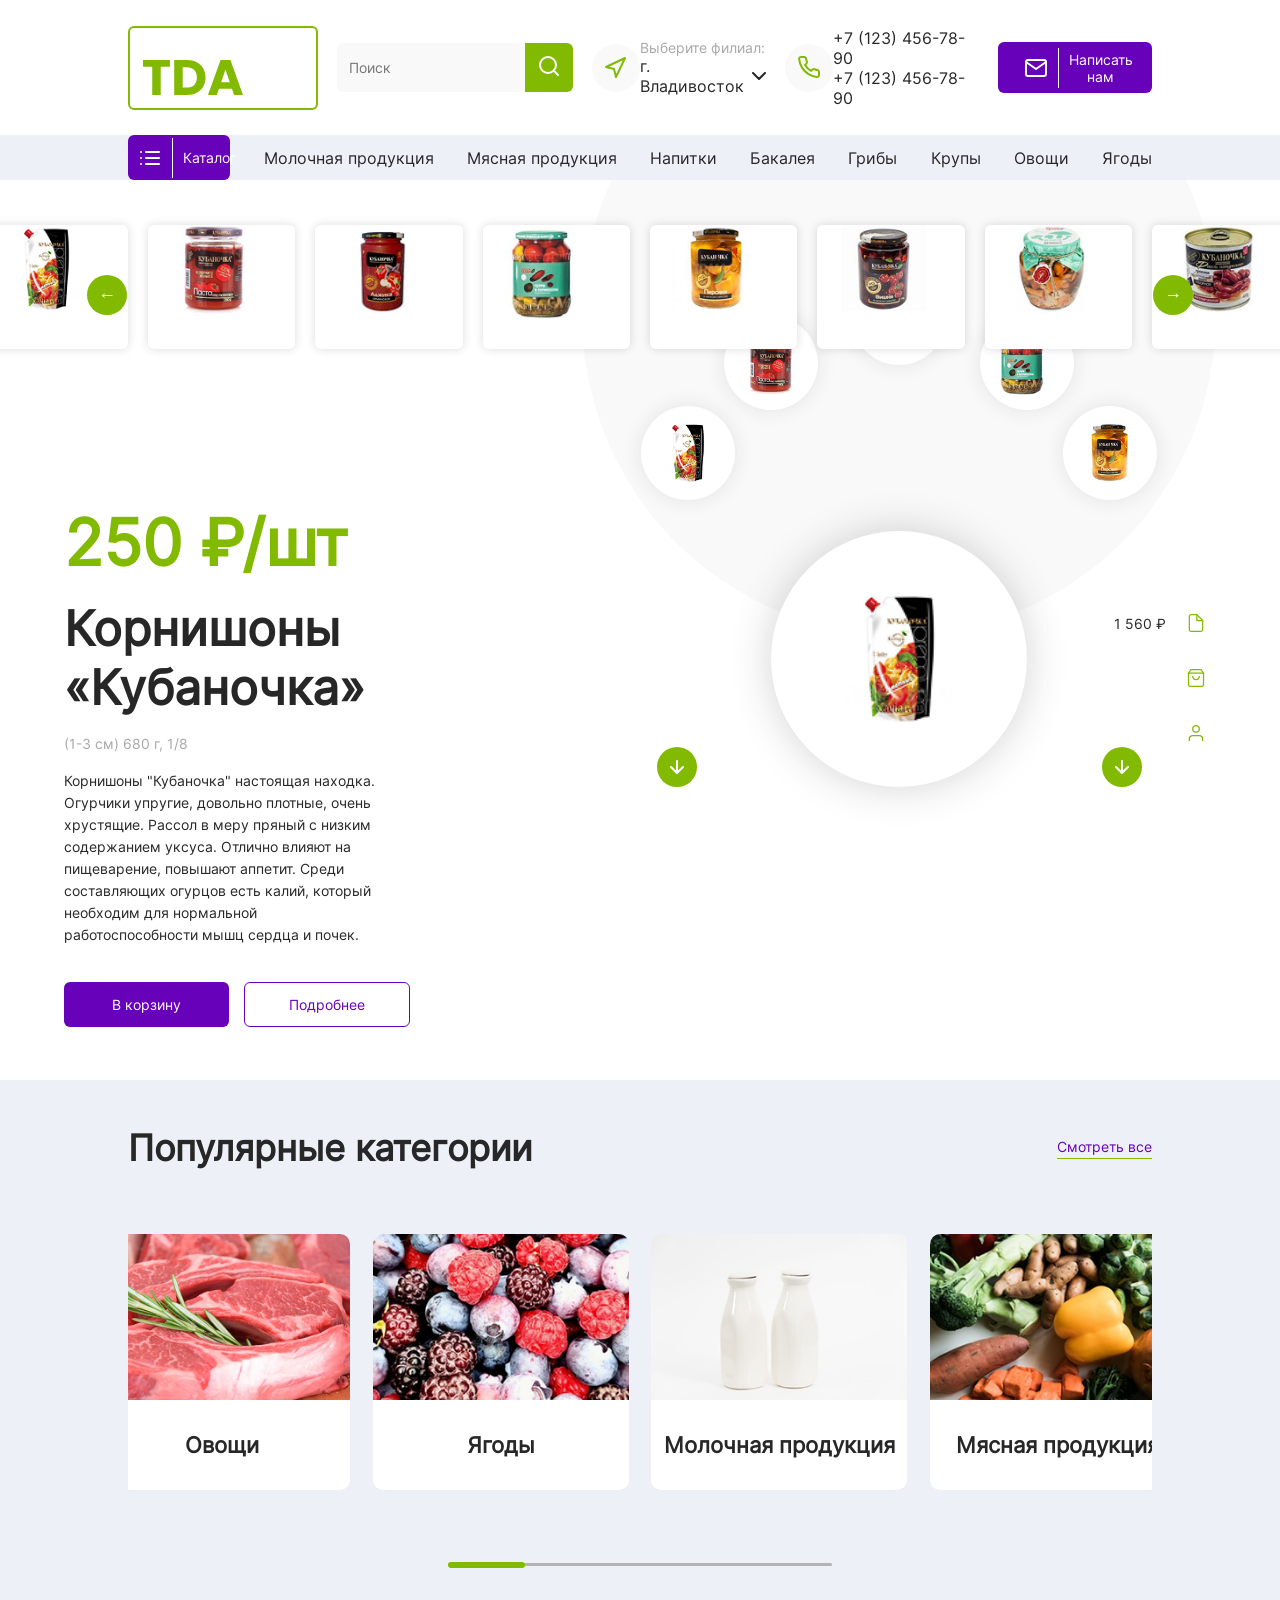
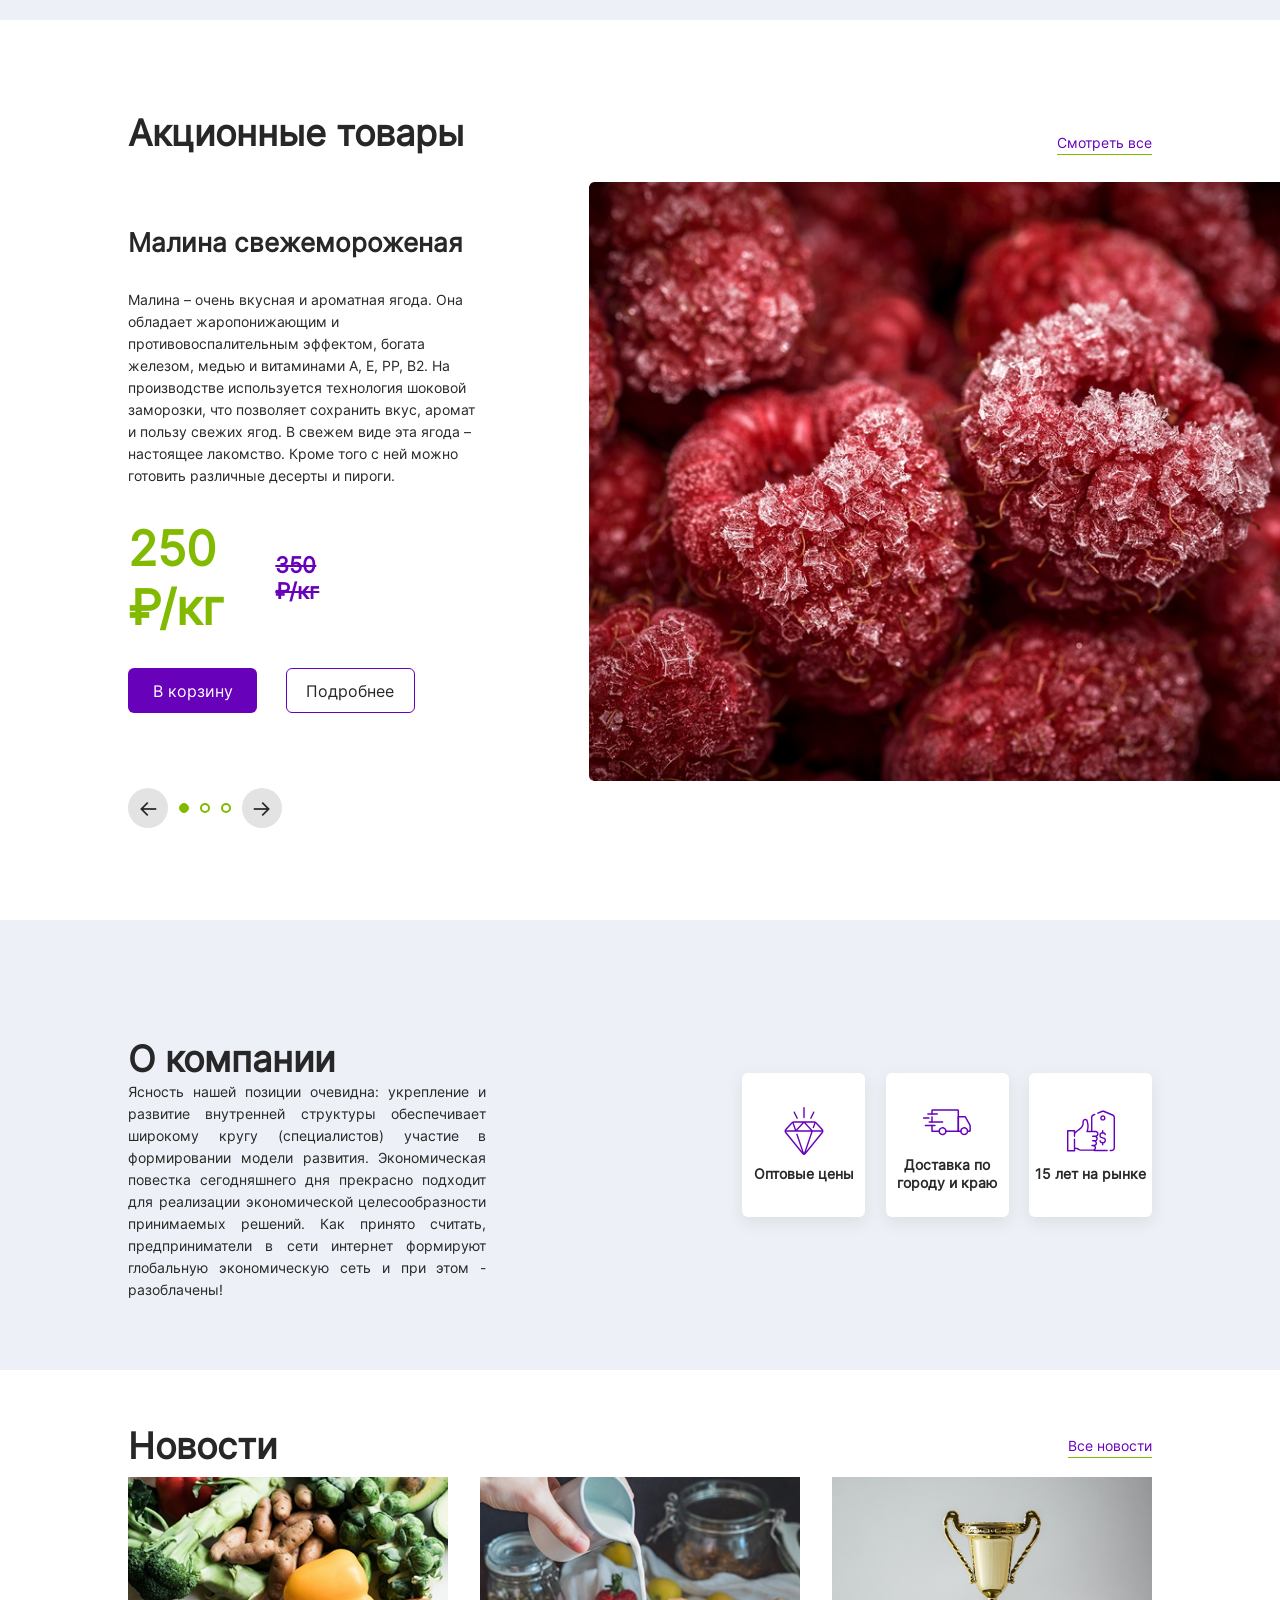
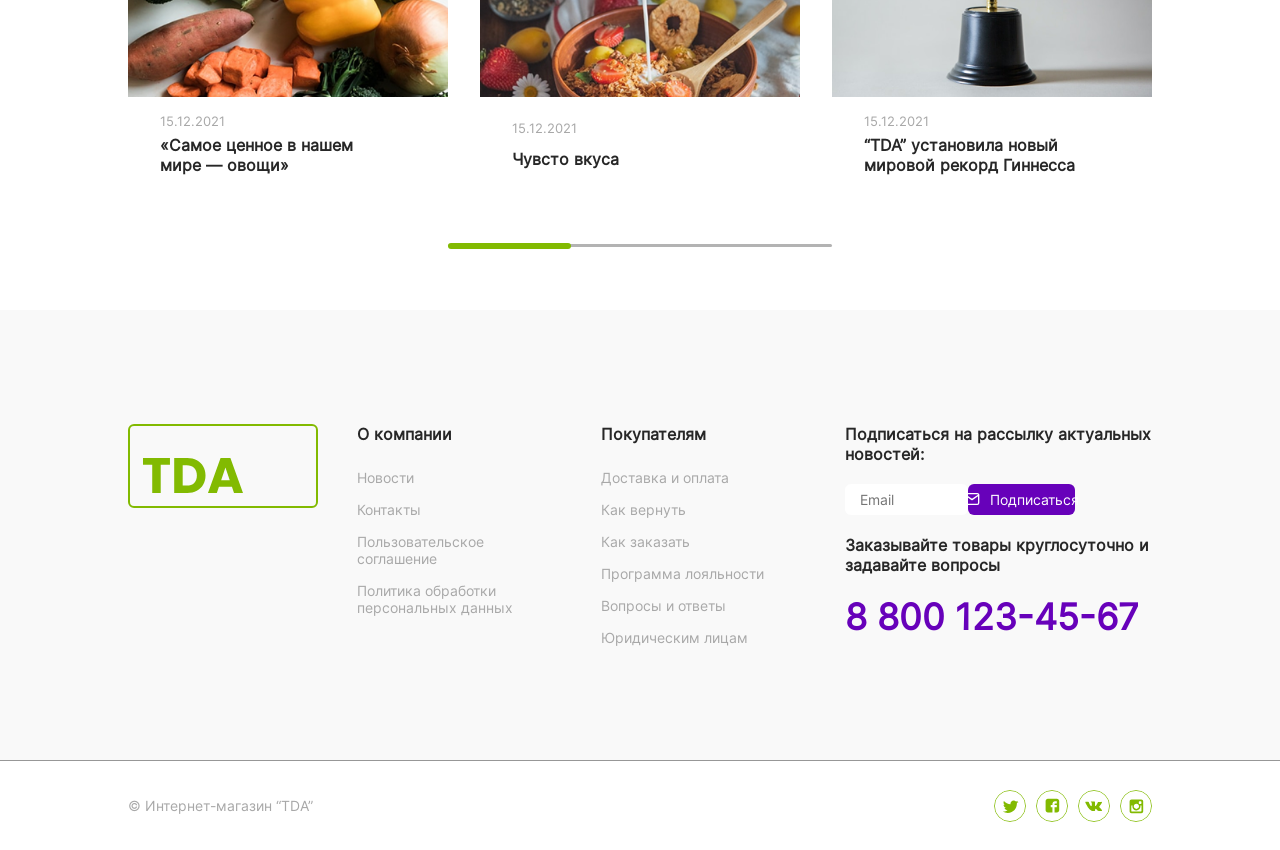
==== commit a4d56e04: "18.06 main" ====
--- a/pprostoebaninasral/main/index.html
+++ b/pprostoebaninasral/main/index.html
@@ -180,11 +180,11 @@
 
                 <div class="right_info">
                     <div class="circle_container">
-                        <div class="mini_item top"><img src="resource/products/ (1).png" alt=""></div>
-                        <div class="mini_item top-right"><img src="resource/products/ (2).png" alt=""></div>
-                        <div class="mini_item right"><img src="resource/products/ (3).png" alt=""></div>
-                        <div class="mini_item bottom-right"><img src="resource/products/ (4).png" alt=""></div>
-                        <div class="mini_item bottom-left"><img src="resource/products/ (5).png" alt=""></div>
+                        <div class="mini_item top"><img src="resource/products/(1).png" alt=""></div>
+                        <div class="mini_item top-right"><img src="resource/products/(2).png" alt=""></div>
+                        <div class="mini_item right"><img src="resource/products/(3).png" alt=""></div>
+                        <div class="mini_item bottom-right"><img src="resource/products/(4).png" alt=""></div>
+                        <div class="mini_item bottom-left"><img src="resource/products/(5).png" alt=""></div>
                     </div>
 
                     <div class="iside_theme">
@@ -268,6 +268,26 @@
                 </div>
             </div>
         </div>
+    </section>
+
+    <section class="news">
+        <div class="center">
+            <div class="title_text">
+                <h1>Новости</h1>
+                <a>Все новости</a>
+            </div>
+
+            <div class="slider2">
+                <div class="track" id="track">
+                
+                </div>
+
+                <div class="sliderBG" id="line">
+                    <div class="greenPipka"></div>
+                </div>
+            </div>
+        </div>
+        
     </section>
 
     <footer>
--- a/pprostoebaninasral/main/style.css
+++ b/pprostoebaninasral/main/style.css
@@ -332,6 +332,7 @@
 }
 .katalog_off .center .right .center_right .pervie .first .napolnenie {
   width: 100%;
+  height: -moz-min-content;
   height: min-content;
   display: flex;
   flex-direction: column;
@@ -414,7 +415,7 @@
 }
 .product_section .carousel .carousel_items article {
   min-width: calc((100% - 120px) / 7);
-  height: 60%;
+  height: 55%;
   align-items: center;
   background: var(--white);
   border-radius: 6px;
@@ -425,8 +426,10 @@
 .product_section .carousel .carousel_items article img {
   width: 90%;
   height: auto;
-  object-fit: contain;
-  object-position: center;
+  -o-object-fit: contain;
+     object-fit: contain;
+  -o-object-position: center;
+     object-position: center;
   border-radius: 6px;
   margin-bottom: 1.7vh;
 }
@@ -486,7 +489,7 @@
   transform: translateY(-5px);
 }
 .product_section .carousel .carousel_items article:hover {
-  height: 125%;
+  height: 100%;
   box-shadow: 0px 5px 15px var(--shadow);
 }
 .product_section .carousel .carousel_items article:hover .item_info {
@@ -610,7 +613,8 @@
   width: 100%;
   height: 100%;
   border-radius: 50%;
-  object-fit: contain;
+  -o-object-fit: contain;
+     object-fit: contain;
 }
 .product_section .product_info .right_info .circle_container .mini_item.top {
   bottom: calc(0vh + var(--vh-for));
@@ -670,8 +674,10 @@
 .product_section .product_info .right_info .iside_theme div img {
   width: 80%;
   height: auto;
-  object-fit: contain;
-  object-position: center;
+  -o-object-fit: contain;
+     object-fit: contain;
+  -o-object-position: center;
+     object-position: center;
 }
 .product_section .product_info .right_info .side_panel {
   position: absolute;
@@ -1063,7 +1069,8 @@
 .slider .center .articles article img {
   width: 100%;
   height: 65%;
-  object-fit: cover;
+  -o-object-fit: cover;
+     object-fit: cover;
   border-top-left-radius: 10px;
   border-top-right-radius: 10px;
 }
@@ -1107,6 +1114,135 @@
   transform: translateY(-50%);
 }
 
+.news {
+  width: 100vw;
+  height: 60vh;
+  display: flex;
+  justify-content: center;
+  align-items: center;
+}
+.news .center {
+  width: 80%;
+  height: 80%;
+  display: flex;
+  flex-direction: column;
+  justify-content: space-between;
+  align-items: center;
+}
+.news .center .title_text {
+  width: 100%;
+  height: auto;
+  display: flex;
+  flex-direction: row;
+  justify-content: space-between;
+  align-items: center;
+}
+.news .center .title_text h1 {
+  color: var(--text-black);
+  font-family: "inter-regular";
+  font-weight: bold;
+  font-size: 36px;
+}
+.news .center .title_text a {
+  color: var(--purple);
+  font-family: "inter-regular";
+  font-size: 14px;
+  line-height: 22px;
+  text-align: justify;
+  text-decoration: none;
+  border-bottom: 1px solid var(--green);
+  cursor: pointer;
+}
+.news .center .slider2 {
+  width: 100%;
+  height: 90%;
+  display: flex;
+  flex-direction: column;
+  justify-content: space-around;
+  align-items: center;
+}
+.news .center .slider2 .track {
+  width: 100%;
+  height: 90%;
+  display: flex;
+  flex-direction: row;
+  gap: 2.5vw;
+  align-items: flex-start;
+  overflow-x: hidden;
+}
+.news .center .slider2 .track article {
+  width: 25vw;
+  height: 90%;
+  display: flex;
+  flex-direction: column;
+  flex-shrink: 0;
+  justify-content: space-between;
+  align-items: center;
+  background: var(--white);
+  transition: 0.5s all ease;
+}
+.news .center .slider2 .track article img {
+  width: 100%;
+  height: 70%;
+  -o-object-fit: cover;
+     object-fit: cover;
+  -o-object-position: center;
+     object-position: center;
+}
+.news .center .slider2 .track article .center_2 {
+  width: 100%;
+  height: 30%;
+  display: flex;
+  justify-content: center;
+  align-items: center;
+}
+.news .center .slider2 .track article .center_2 div {
+  width: 80%;
+  height: 80%;
+  display: flex;
+  flex-direction: column;
+  justify-content: space-evenly;
+  align-items: flex-start;
+}
+.news .center .slider2 .track article .center_2 div p {
+  color: var(--text-gray);
+  font-family: "inter-regular";
+  font-size: 13px;
+}
+.news .center .slider2 .track article .center_2 div h2 {
+  color: var(--text-black);
+  font-family: "inter-regular";
+  font-weight: bold;
+  font-size: 16px;
+}
+.news .center .slider2 .track article:hover {
+  box-shadow: 0px 0px 10px rgba(39, 39, 39, 0.2823529412);
+  transform: translateY(-5px);
+}
+.news .center .slider2 .sliderBG {
+  width: 30vw;
+  height: 3px;
+  display: flex;
+  flex-direction: column;
+  align-items: center;
+  position: relative;
+  border-radius: 100px;
+  scroll-behavior: smooth;
+  background: #b3b3b3;
+}
+.news .center .slider2 .sliderBG .greenPipka {
+  min-width: 32%;
+  height: 6px;
+  border-radius: 100px;
+  background: var(--green);
+  cursor: pointer;
+  position: absolute;
+  left: 0;
+  top: 50%;
+  background-color: var(--green);
+  transform: translateY(-50%);
+}
+
 footer {
   width: 100vw;
   min-height: 60vh;
@@ -1438,6 +1574,4 @@
     gap: 15px;
     text-align: center;
   }
-}
-
-/*# sourceMappingURL=style.css.map */
+}/*# sourceMappingURL=style.css.map */
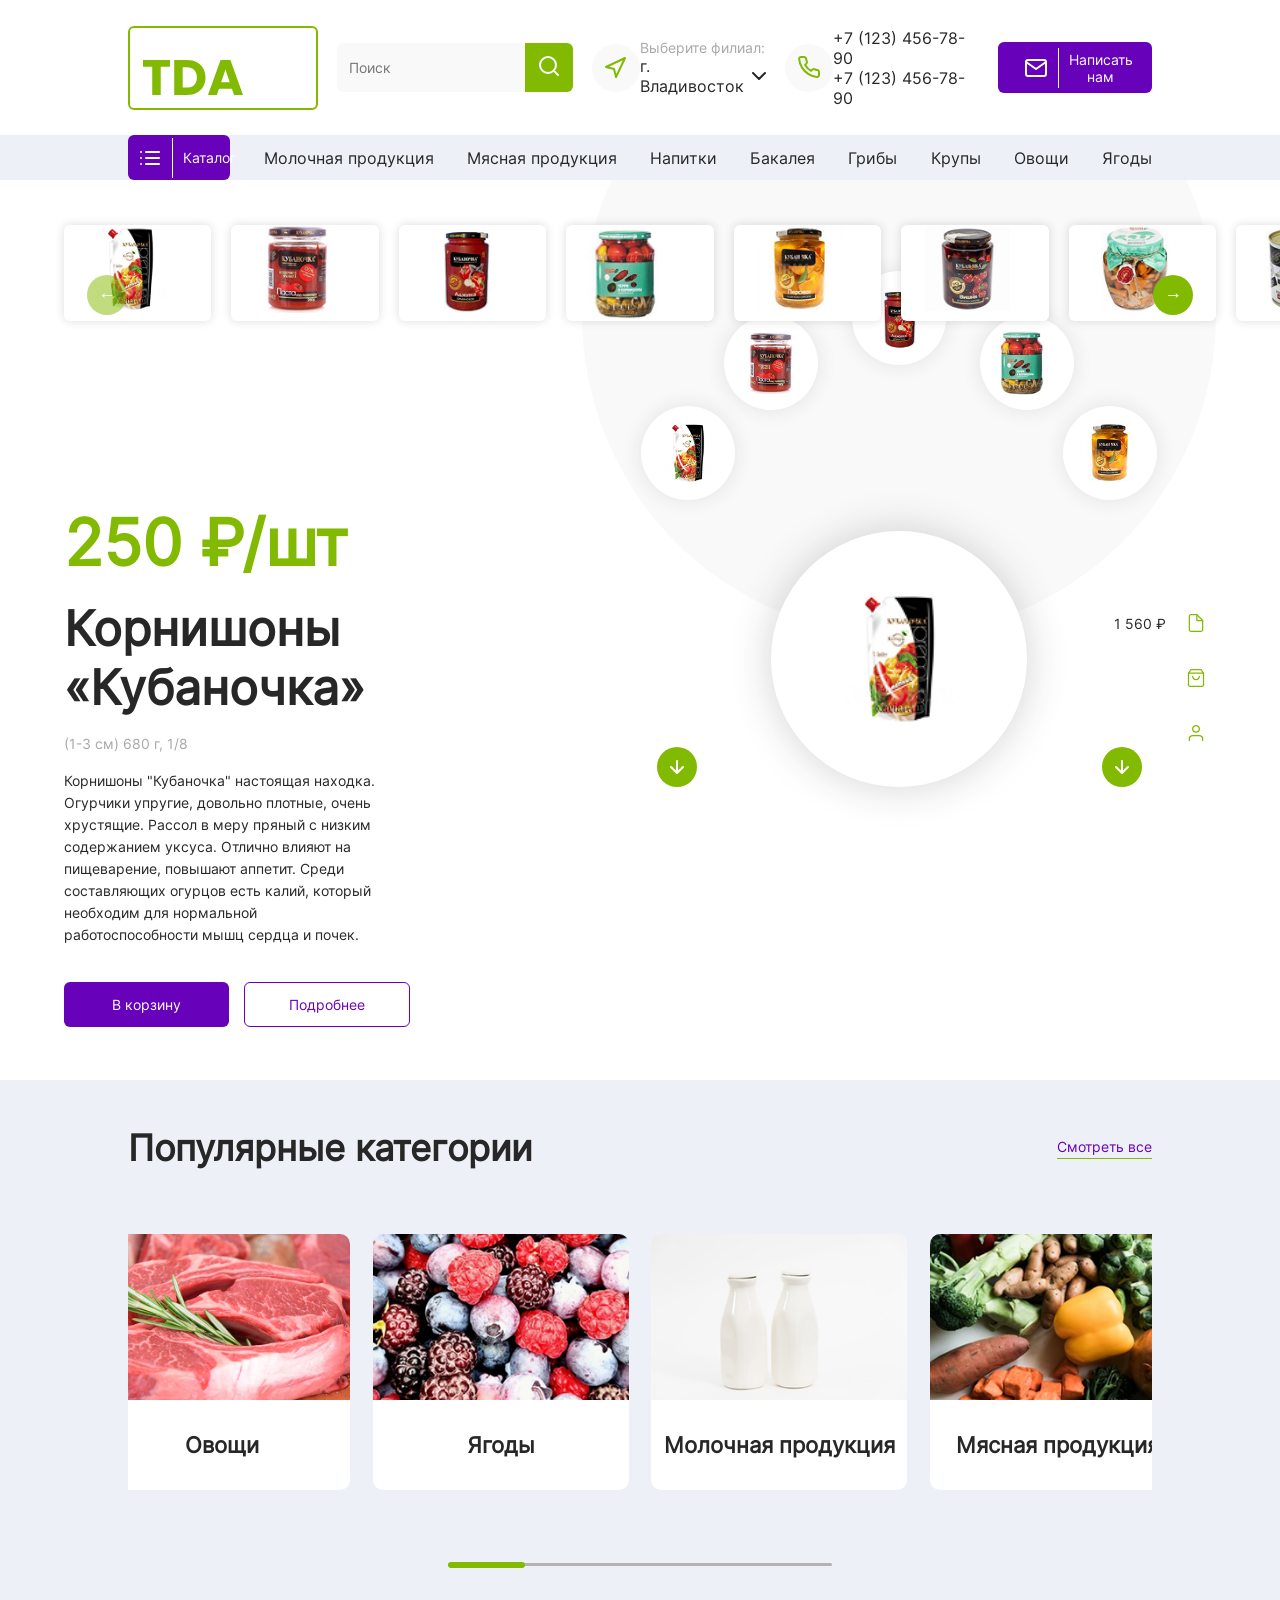
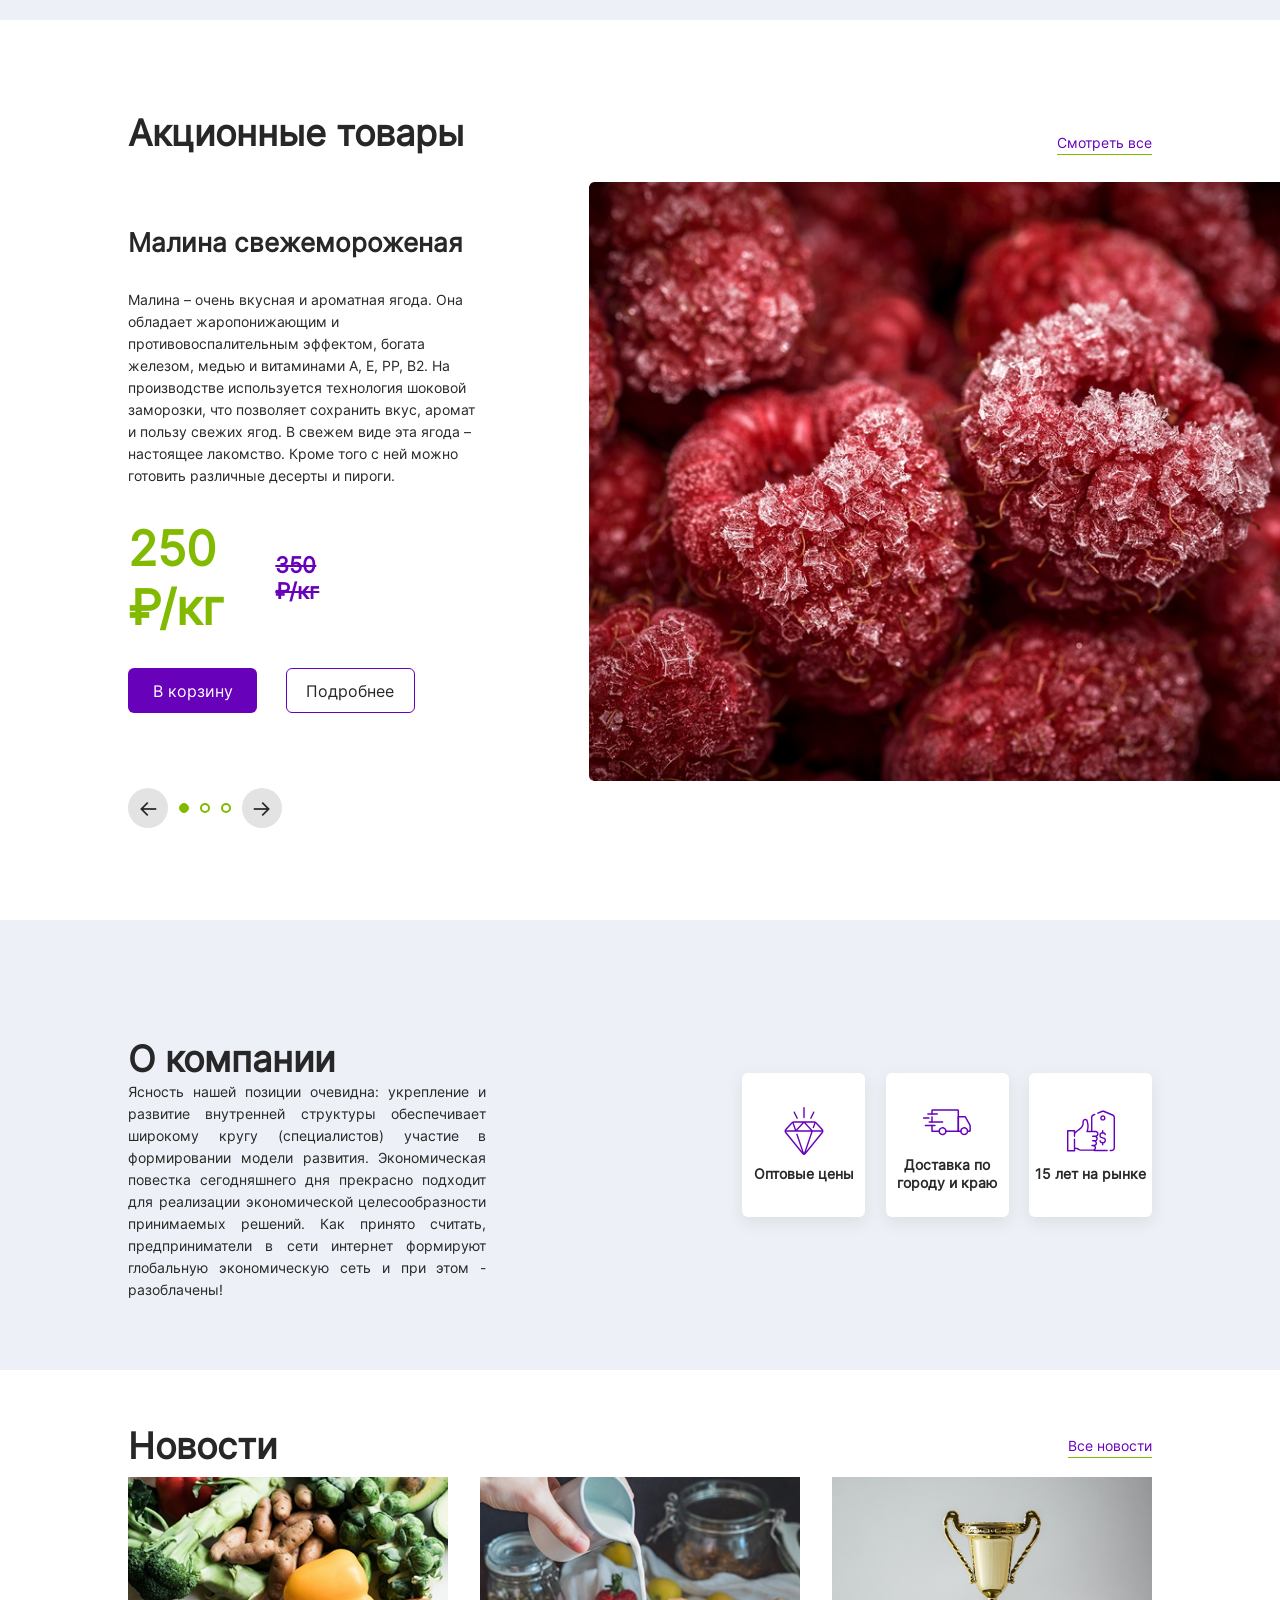
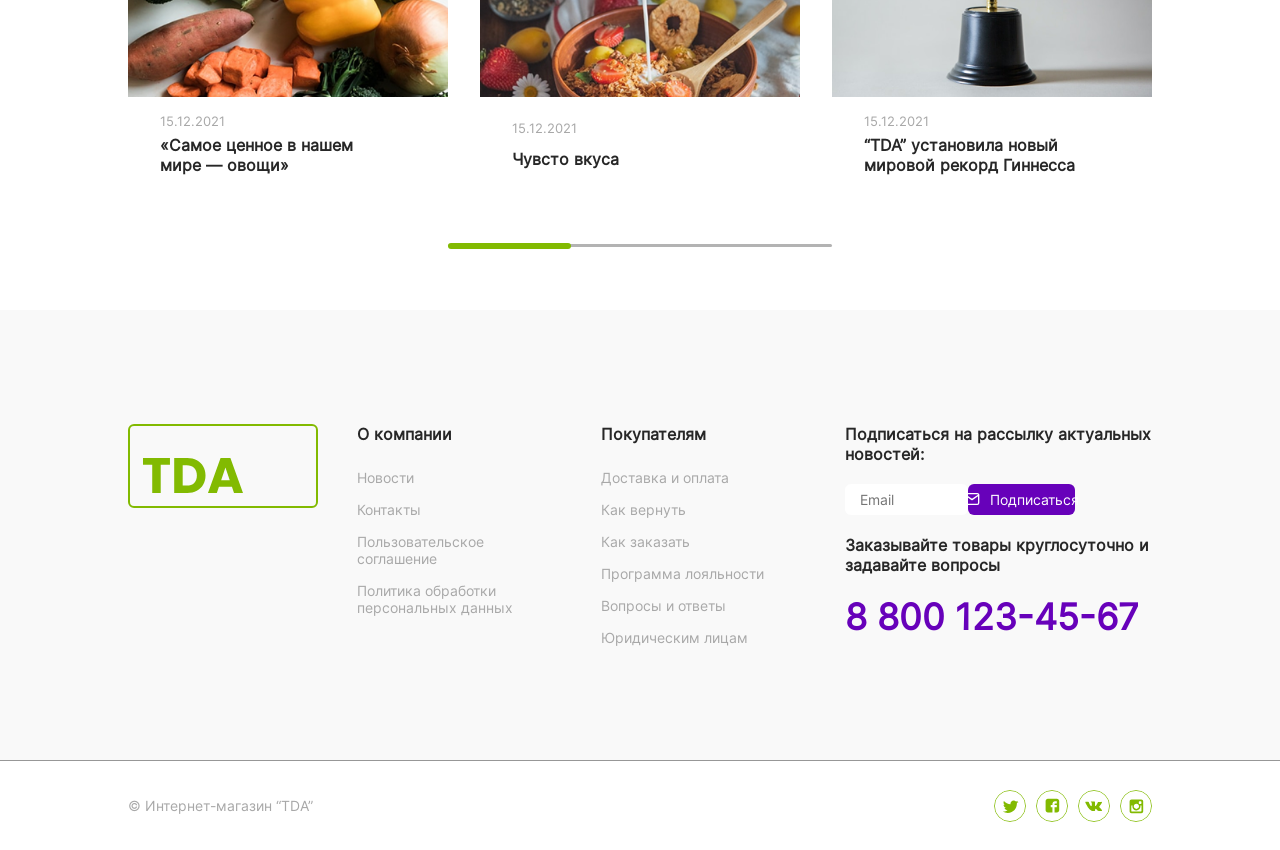
==== commit db6402c4: "19.06" ====
--- a/pprostoebaninasral/main/index.html
+++ b/pprostoebaninasral/main/index.html
@@ -37,6 +37,17 @@
                     <img src="resource/icons/Line 1.svg" alt="">
                     <p>Написать нам</p>
                 </button>
+
+                <div class="tabletShow">
+                    <img src="resource/logos/logos_tbalet (3).svg" alt="">
+                    <img src="resource/logos/logos_tbalet (4).svg" alt="">
+                    <img src="resource/logos/logos_tbalet (1).svg" alt="">
+                    <img src="resource/logos/logos_tbalet (2).svg" alt="">
+                </div>
+
+                <div class="phoneShow">
+                    <img src="resource/logos/logos_tbalet (2).svg" alt="">
+                </div>
             </div>
         </div>
         <div class="down">
@@ -165,6 +176,9 @@
             </div>
 
             <div class="product_info">
+                <div class="secret">
+                    <img src="resource/cubanochka.png" alt="">
+                </div>
                 <div class="left_info">
                     <h1>250 ₽/шт</h1>
                     <h2>Корнишоны «Кубаночка»</h2>
@@ -204,6 +218,15 @@
                     </div>
                 </div>
             </div>
+             
+            <div class="wow">
+                <div class="round active"></div>
+                <div class="round"></div>
+                <div class="round"></div>
+                <div class="round"></div>
+            </div>
+
+            </div>
         </div>
     </section>
 
@@ -219,6 +242,8 @@
             <div class="scroll_barr">
                 <div class="scroll_tap"></div>
             </div>
+
+            <a href="" class="secret_mobile">Смотреть все</a>
         </div>
     </section>
 
@@ -285,6 +310,8 @@
                 <div class="sliderBG" id="line">
                     <div class="greenPipka"></div>
                 </div>
+
+                <a href="" class="secret_mobile">Смотреть все</a>
             </div>
         </div>
         
--- a/pprostoebaninasral/main/style.css
+++ b/pprostoebaninasral/main/style.css
@@ -23,7 +23,7 @@
 }
 
 header {
-  width: 100vw;
+  width: 100%;
   height: 20vh;
   display: flex;
   flex-direction: column;
@@ -150,6 +150,12 @@
   background: var(--purple-hover);
   box-shadow: 0px 5px 10px var(--shadow);
 }
+header .up_section .center .tabletShow {
+  display: none;
+}
+header .up_section .center .phoneShow {
+  display: none;
+}
 header .down {
   width: 100%;
   height: 5vh;
@@ -352,7 +358,7 @@
 }
 
 .product_section {
-  width: 100vw;
+  width: 100%;
   min-height: 100vh;
   display: flex;
   justify-content: center;
@@ -367,6 +373,9 @@
   flex-direction: column;
   gap: 5vh;
   padding: 5vh 0;
+}
+.product_section .wow {
+  display: none;
 }
 .product_section .carousel {
   width: 100%;
@@ -401,11 +410,12 @@
   box-shadow: 0px 5px 10px var(--shadow);
 }
 .product_section .carousel .carousel_items {
+  min-width: 100%;
   width: 100%;
   height: 100%;
   display: flex;
   flex-direction: row;
-  justify-content: center;
+  justify-content: flex-start;
   align-items: flex-start;
   position: relative;
   transform: translateX();
@@ -415,7 +425,7 @@
 }
 .product_section .carousel .carousel_items article {
   min-width: calc((100% - 120px) / 7);
-  height: 55%;
+  height: 7.5vw;
   align-items: center;
   background: var(--white);
   border-radius: 6px;
@@ -489,7 +499,7 @@
   transform: translateY(-5px);
 }
 .product_section .carousel .carousel_items article:hover {
-  height: 100%;
+  height: 32vh;
   box-shadow: 0px 5px 15px var(--shadow);
 }
 .product_section .carousel .carousel_items article:hover .item_info {
@@ -502,6 +512,9 @@
   flex-direction: row;
   justify-content: space-between;
   align-items: center;
+}
+.product_section .product_info .secret {
+  display: none;
 }
 .product_section .product_info .left_info {
   width: 30%;
@@ -727,7 +740,7 @@
 }
 
 .company {
-  width: 100vw;
+  width: 100%;
   height: 50vh;
   display: flex;
   justify-content: center;
@@ -877,6 +890,33 @@
   font-family: "inter-regular";
   font-size: 14px;
   line-height: 22px;
+}
+.action .center .main_them .article .left .mobile_prik {
+  width: 60%;
+  display: none;
+  flex-direction: column;
+  justify-content: space-between;
+  align-items: flex-start;
+}
+.action .center .main_them .article .left .mobile_prik p {
+  width: 30%;
+  color: var(--text-black);
+  font-family: "inter-regular";
+  font-size: 14px;
+  line-height: 22px;
+  overflow: hidden;
+  margin-bottom: 2.5vh;
+}
+.action .center .main_them .article .left .mobile_prik span {
+  color: var(--purple);
+  font-family: "inter-regular";
+  font-size: 14px;
+  line-height: 22px;
+  text-align: justify;
+  text-decoration: none;
+  border-bottom: 1px solid var(--green);
+  cursor: pointer;
+  margin-top: 2.5vh;
 }
 .action .center .main_them .article .left .pr {
   width: 60%;
@@ -1005,7 +1045,7 @@
 }
 
 .slider {
-  width: 100vw;
+  width: 100%;
   height: 60vh;
   display: flex;
   justify-content: center;
@@ -1020,6 +1060,18 @@
   flex-direction: column;
   justify-content: space-between;
   align-items: center;
+}
+.slider .center .secret_mobile {
+  display: none;
+  color: var(--purple);
+  font-family: "inter-regular";
+  font-size: 14px;
+  line-height: 22px;
+  text-align: justify;
+  text-decoration: none;
+  border-bottom: 1px solid var(--green);
+  cursor: pointer;
+  margin-top: 2.5vh;
 }
 .slider .center .title_text {
   width: 100%;
@@ -1115,7 +1167,7 @@
 }
 
 .news {
-  width: 100vw;
+  width: 100%;
   height: 60vh;
   display: flex;
   justify-content: center;
@@ -1160,6 +1212,18 @@
   flex-direction: column;
   justify-content: space-around;
   align-items: center;
+}
+.news .center .slider2 .secret_mobile {
+  display: none;
+  color: var(--purple);
+  font-family: "inter-regular";
+  font-size: 14px;
+  line-height: 22px;
+  text-align: justify;
+  text-decoration: none;
+  border-bottom: 1px solid var(--green);
+  margin-top: 2.5vh;
+  cursor: pointer;
 }
 .news .center .slider2 .track {
   width: 100%;
@@ -1244,7 +1308,7 @@
 }
 
 footer {
-  width: 100vw;
+  width: 100%;
   min-height: 60vh;
   display: flex;
   flex-direction: column;
@@ -1459,26 +1523,257 @@
     font-size: 14px;
     line-height: 20px;
   }
+  .product_section {
+    height: 80vh;
+  }
+  .product_section .center {
+    width: 90%;
+    gap: 3vh;
+  }
+  .product_section .center .wow {
+    display: flex;
+    flex-direction: row;
+    justify-content: center;
+    align-items: center;
+    gap: 10px;
+    margin-top: 5vh;
+  }
+  .product_section .center .wow .round {
+    width: 10px;
+    height: 10px;
+    border: 2px solid var(--green);
+    border-radius: 100px;
+  }
+  .product_section .center .wow .round.active {
+    width: 10px;
+    height: 10px;
+    border: 1px solid var(--green);
+    background: var(--green);
+    border-radius: 100px;
+  }
+  .product_section .carousel {
+    height: 20vh;
+  }
+  .product_section .carousel .buttons_carousel {
+    bottom: 12vh;
+    padding: 0 1%;
+  }
+  .product_section .carousel .buttons_carousel .arrow {
+    width: 35px;
+    height: 35px;
+    font-size: 16px;
+  }
+  .product_section .carousel .carousel_items {
+    gap: 12px;
+  }
+  .product_section .carousel .carousel_items article {
+    min-width: calc((100% - 48px) / 4);
+    height: 15vw;
+  }
+  .product_section .carousel .carousel_items article img {
+    margin-bottom: 1vh;
+  }
+  .product_section .carousel .carousel_items article .item_info {
+    padding: 6px;
+  }
+  .product_section .carousel .carousel_items article .item_info p {
+    font-size: 12px;
+  }
+  .product_section .carousel .carousel_items article .item_info .down_section_cart button {
+    width: 36px;
+    height: 36px;
+  }
+  .product_section .carousel .carousel_items article:hover {
+    height: 29vh;
+  }
+  .product_section .product_info {
+    height: auto;
+    flex-direction: row;
+    gap: 3vh;
+  }
+  .product_section .product_info .secret {
+    display: block;
+  }
+  .product_section .product_info .left_info {
+    width: 100%;
+    align-items: flex-start;
+    text-align: center;
+    gap: 1.5vh;
+  }
+  .product_section .product_info .left_info h1 {
+    font-size: 48px;
+  }
+  .product_section .product_info .left_info h2 {
+    font-size: 36px;
+  }
+  .product_section .product_info .left_info .description {
+    max-width: 100%;
+    text-align: left;
+  }
+  .product_section .product_info .left_info .buttons {
+    justify-content: space-evenly;
+    width: 80%;
+  }
+  .product_section .product_info .right_info {
+    display: none;
+  }
+  .company {
+    height: auto;
+    min-height: 60vh;
+    padding: 5vh 0;
+  }
+  .company .center_company {
+    width: 90%;
+    flex-direction: column;
+    gap: 4vh;
+  }
+  .company .center_company .left {
+    width: 100%;
+    height: auto;
+  }
+  .company .center_company .left h1 {
+    font-size: 28px;
+  }
+  .company .center_company .left p {
+    font-size: 14px;
+    line-height: 22px;
+  }
+  .company .center_company .right {
+    width: 100%;
+    height: auto;
+    flex-direction: row;
+  }
+  .company .center_company .right div {
+    width: 30%;
+    min-width: 140px;
+    height: auto;
+    padding: 20px 10px;
+  }
+  .company .center_company .right div h2 {
+    font-size: 13px;
+  }
+  .action {
+    height: 100vh;
+  }
+  .action .center {
+    width: 90%;
+    height: 90%;
+    justify-content: space-between;
+  }
+  .action .center .title_text h1 {
+    font-size: 28px;
+  }
+  .action .center .title_text a {
+    font-size: 13px;
+  }
+  .action .center .main_them {
+    min-height: 60vh;
+  }
+  .action .center .main_them .article {
+    flex-direction: column-reverse;
+    gap: 3vh;
+  }
+  .action .center .main_them .article .left {
+    width: 100%;
+    height: 65%;
+    align-items: flex-start;
+    justify-content: space-between;
+    text-align: center;
+  }
+  .action .center .main_them .article .left h2 {
+    font-size: 22px;
+  }
+  .action .center .main_them .article .left p {
+    text-align: left;
+  }
+  .action .center .main_them .article .left .pr {
+    width: 80%;
+    justify-content: flex-start;
+  }
+  .action .center .main_them .article .left .pr h3 {
+    font-size: 36px;
+  }
+  .action .center .main_them .article .left .pr h4 {
+    font-size: 18px;
+  }
+  .action .center .main_them .article .left .butts {
+    width: 100%;
+    justify-content: flex-start;
+    gap: 5vw;
+  }
+  .action .center .main_them .article .left .butts .purple {
+    width: 25%;
+  }
+  .action .center .main_them .article .left .butts .brod_purp {
+    width: 25%;
+  }
+  .action .center .main_them .article .right {
+    width: 100%;
+    height: auto;
+    justify-content: flex-start;
+  }
+  .action .center .main_them .article .right .cheto {
+    width: 90%;
+    height: 30vh;
+    -o-object-fit: cover;
+       object-fit: cover;
+  }
+  .action .center .line_prikol {
+    justify-content: center;
+  }
+  .action .center .line_prikol .wow {
+    width: 20%;
+    justify-content: space-evenly;
+    align-items: center;
+  }
+  .action .center .line_prikol .wow button {
+    display: none;
+  }
+  .slider {
+    height: 70vh;
+    min-height: 50vh;
+    padding: 5vh 0;
+  }
+  .slider .center {
+    width: 90%;
+  }
+  .slider .center .title_text h1 {
+    font-size: 28px;
+  }
+  .slider .center .articles {
+    height: auto;
+    gap: 2vh;
+  }
+  .slider .center .articles article {
+    width: 45vw;
+    height: 35vh;
+  }
+  .slider .center .articles article div h3 {
+    font-size: 18px;
+  }
+  .slider .center .scroll_barr {
+    width: 50vw;
+  }
   .news {
-    height: auto;
-    min-height: 100vh;
+    min-height: 70vh;
+    padding: 5vh 0;
   }
   .news .center {
     width: 90%;
   }
-  .news .center .title h1 {
+  .news .center .title_text h1 {
     font-size: 28px;
   }
-  .news .center .aricles {
-    height: auto;
-  }
-  .news .center .aricles article {
-    width: 45%;
+  .news .center .slider2 .track article {
+    width: 45vw;
     height: 35vh;
     margin-bottom: 20px;
   }
-  .news .center .butt_ .purp {
-    width: 30vh;
+  .news .center .slider2 .track article .center_2 div h2 {
+    font-size: 14px;
+  }
+  .news .center .slider2 .sliderBG {
+    width: 50vw;
   }
   .news .chudo {
     display: none;
@@ -1490,7 +1785,6 @@
     width: 90%;
     flex-direction: row;
     flex-wrap: wrap;
-    gap: 30px;
   }
   footer .verh .center img {
     width: 30%;
@@ -1526,6 +1820,394 @@
     transform: scale(1.5);
   }
   header .down {
+    display: none;
+  }
+  .product_section .center {
+    width: 95%;
+    gap: 2vh;
+    padding: 3vh 0;
+  }
+  .product_section .center .secret {
+    display: flex;
+    justify-content: center;
+    align-items: center;
+  }
+  .product_section .center .secret img {
+    width: 50%;
+    height: auto;
+  }
+  .product_section .center .wow {
+    display: flex;
+    flex-direction: row;
+    justify-content: center;
+    align-items: center;
+    gap: 10px;
+    margin-top: 5vh;
+  }
+  .product_section .center .wow .round {
+    width: 10px;
+    height: 10px;
+    border: 2px solid var(--green);
+    border-radius: 100px;
+  }
+  .product_section .center .wow .round.active {
+    width: 10px;
+    height: 10px;
+    border: 1px solid var(--green);
+    background: var(--green);
+    border-radius: 100px;
+  }
+  .product_section .carousel {
+    min-height: 25vh;
+  }
+  .product_section .carousel .buttons_carousel {
+    bottom: 16vh;
+  }
+  .product_section .carousel .buttons_carousel .arrow {
+    width: 30px;
+    height: 30px;
+    font-size: 14px;
+  }
+  .product_section .carousel .carousel_items {
+    gap: 8px;
+  }
+  .product_section .carousel .carousel_items article {
+    min-width: calc((100% - 16px) / 2);
+    height: 30vw;
+  }
+  .product_section .carousel .carousel_items article img {
+    margin-bottom: 0.5vh;
+  }
+  .product_section .carousel .carousel_items article .item_info {
+    padding: 4px;
+  }
+  .product_section .carousel .carousel_items article .item_info p {
+    font-size: 10px;
+    margin-bottom: 3px;
+  }
+  .product_section .carousel .carousel_items article .item_info .down_section_cart div h2 {
+    font-size: 10px;
+  }
+  .product_section .carousel .carousel_items article .item_info .down_section_cart div span {
+    font-size: 14px;
+  }
+  .product_section .carousel .carousel_items article .item_info .down_section_cart button {
+    width: 30px;
+    height: 30px;
+  }
+  .product_section .carousel .carousel_items article:hover {
+    height: 24vh;
+  }
+  .product_section .product_info {
+    height: auto;
+    flex-direction: column;
+    gap: 2vh;
+  }
+  .product_section .product_info .left_info {
+    width: 100%;
+    align-items: flex-start;
+    text-align: center;
+    gap: 1vh;
+  }
+  .product_section .product_info .left_info h1 {
+    font-size: 36px;
+  }
+  .product_section .product_info .left_info h2 {
+    font-size: 24px;
+  }
+  .product_section .product_info .left_info .subtitle {
+    font-size: 12px;
+  }
+  .product_section .product_info .left_info .description {
+    font-size: 12px;
+    line-height: 18px;
+    max-width: 100%;
+    text-align: left;
+  }
+  .product_section .product_info .left_info .buttons {
+    width: 100%;
+    flex-direction: column;
+    align-items: center;
+    gap: 10px;
+  }
+  .product_section .product_info .left_info .buttons .purp, .product_section .product_info .left_info .buttons .outline {
+    width: 100%;
+    font-size: 13px;
+  }
+  .product_section .product_info .right_info {
+    width: 100%;
+    height: auto;
+    display: none;
+  }
+  .product_section .product_info .right_info .circle_container {
+    width: 90vw;
+    height: 90vw;
+    bottom: 30vh;
+    gap: 10px;
+  }
+  .product_section .product_info .right_info .circle_container .mini_item {
+    width: 55px;
+    height: 55px;
+  }
+  .product_section .product_info .right_info .iside_theme {
+    top: 1vh;
+  }
+  .product_section .product_info .right_info .iside_theme button {
+    width: 32px;
+    height: 32px;
+  }
+  .product_section .product_info .right_info .iside_theme div {
+    width: 40vw;
+    height: 40vw;
+  }
+  .product_section .product_info .right_info .side_panel {
+    top: 10%;
+    gap: 12px;
+  }
+  .product_section .product_info .right_info .side_panel .icons {
+    gap: 10px;
+  }
+  .product_section .product_info .right_info .side_panel .icons div {
+    width: 34px;
+    height: 34px;
+  }
+  .product_section .product_info .right_info .side_panel .icons div img {
+    width: 16px;
+    height: 16px;
+  }
+  .product_section .product_info .right_info .side_panel .icons div .price {
+    right: 40px;
+    font-size: 12px;
+  }
+  .company {
+    height: 100vh;
+  }
+  .company .center_company {
+    width: 95%;
+    height: 90%;
+    flex-direction: column;
+    justify-content: space-between;
+  }
+  .company .center_company .left {
+    width: 100%;
+    height: 4%;
+    display: flex;
+  }
+  .company .center_company .left h1 {
+    font-size: 24px;
+    text-align: center;
+  }
+  .company .center_company .left p {
+    font-size: 13px;
+    line-height: 20px;
+    text-align: left;
+  }
+  .company .center_company .right {
+    width: 100%;
+    height: -moz-min-content;
+    height: min-content;
+    flex-direction: column;
+    gap: 15px;
+  }
+  .company .center_company .right div {
+    width: 100%;
+    height: 20vh;
+    padding: 20px 15px;
+    flex-direction: row;
+    gap: 15px;
+  }
+  .company .center_company .right div h2 {
+    font-size: 14px;
+    text-align: left;
+  }
+  .action {
+    min-height: 110vh;
+  }
+  .action .center {
+    width: 95%;
+    height: 90%;
+  }
+  .action .center .title_text {
+    flex-direction: column;
+    align-items: flex-start;
+    gap: 10px;
+    height: auto;
+    margin-bottom: 5vh;
+  }
+  .action .center .title_text h1 {
+    font-size: 22px;
+  }
+  .action .center .title_text a {
+    font-size: 12px;
+  }
+  .action .center .main_them {
+    min-height: 80%;
+  }
+  .action .center .main_them .article {
+    flex-direction: column-reverse;
+    gap: 2vh;
+  }
+  .action .center .main_them .article .left {
+    width: 90%;
+    height: auto;
+    align-items: flex-start;
+    text-align: left;
+  }
+  .action .center .main_them .article .left h2 {
+    font-size: 18px;
+  }
+  .action .center .main_them .article .left p {
+    display: none;
+    font-size: 13px;
+    line-height: 20px;
+    text-align: left;
+  }
+  .action .center .main_them .article .left .mobile_prik {
+    display: flex;
+    height: 19vh;
+  }
+  .action .center .main_them .article .left .mobile_prik p {
+    width: 100%;
+    display: flex;
+    height: 60%;
+  }
+  .action .center .main_them .article .left .pr {
+    width: 100%;
+    justify-content: flex-start;
+    align-items: center;
+    gap: 10px;
+  }
+  .action .center .main_them .article .left .pr h3 {
+    font-size: 42px;
+  }
+  .action .center .main_them .article .left .pr h4 {
+    font-size: 16px;
+  }
+  .action .center .main_them .article .left .butts {
+    width: 100%;
+    height: auto;
+    flex-direction: column;
+    gap: 10px;
+  }
+  .action .center .main_them .article .left .butts .purple, .action .center .main_them .article .left .butts .brod_purp {
+    width: 100%;
+    height: 42px;
+    font-size: 14px;
+  }
+  .action .center .main_them .article .right {
+    width: 100%;
+    height: auto;
+    justify-content: center;
+  }
+  .action .center .main_them .article .right img {
+    width: 90%;
+    box-shadow: 30px 30px 0px #f3f3f3;
+  }
+  .action .center .line_prikol {
+    justify-content: center;
+    align-items: center;
+  }
+  .action .center .line_prikol .wow {
+    width: 30%;
+  }
+  .action .center .line_prikol .wow button {
+    display: none;
+  }
+  .slider {
+    height: auto;
+    min-height: auto;
+    padding: 4vh 0;
+  }
+  .slider .center {
+    width: 95%;
+  }
+  .slider .center .title_text {
+    flex-direction: column;
+    align-items: flex-start;
+    gap: 10px;
+    height: auto;
+    margin-bottom: 5vh;
+  }
+  .slider .center .title_text h1 {
+    font-size: 22px;
+  }
+  .slider .center .title_text a {
+    font-size: 12px;
+  }
+  .slider .center .articles {
+    height: auto;
+    flex-direction: column;
+    gap: 15px;
+  }
+  .slider .center .articles article {
+    width: 100%;
+    height: 30vh;
+  }
+  .slider .center .articles article img {
+    height: 60%;
+  }
+  .slider .center .articles article div h3 {
+    font-size: 16px;
+  }
+  .slider .center .scroll_barr {
+    display: none;
+  }
+  .slider .center .secret_mobile {
+    display: flex;
+  }
+  .news {
+    height: auto;
+    min-height: auto;
+    padding: 4vh 0;
+  }
+  .news .center {
+    width: 95%;
+  }
+  .news .center .title_text {
+    flex-direction: column;
+    align-items: flex-start;
+    gap: 10px;
+    height: auto;
+    margin-bottom: 3vh;
+  }
+  .news .center .title_text h1 {
+    font-size: 25px;
+  }
+  .news .center .title_text a {
+    font-size: 12px;
+  }
+  .news .center .slider2 .secret_mobile {
+    display: flex;
+  }
+  .news .center .slider2 .track {
+    flex-direction: column;
+    gap: 15px;
+    height: auto;
+  }
+  .news .center .slider2 .track article {
+    width: 100%;
+    height: 80vh;
+    min-height: 35vh;
+    margin-bottom: 0;
+  }
+  .news .center .slider2 .track article img {
+    height: 75%;
+    border-radius: 6px;
+  }
+  .news .center .slider2 .track article .center_2 {
+    height: 25%;
+  }
+  .news .center .slider2 .track article .center_2 div h2 {
+    font-size: 28px;
+  }
+  .news .center .slider2 .track article .center_2 div p {
+    font-size: 16px;
+  }
+  .news .center .slider2 .sliderBG {
+    display: none;
+    width: 70vw;
+  }
+  .news .chudo {
     display: none;
   }
   footer {
